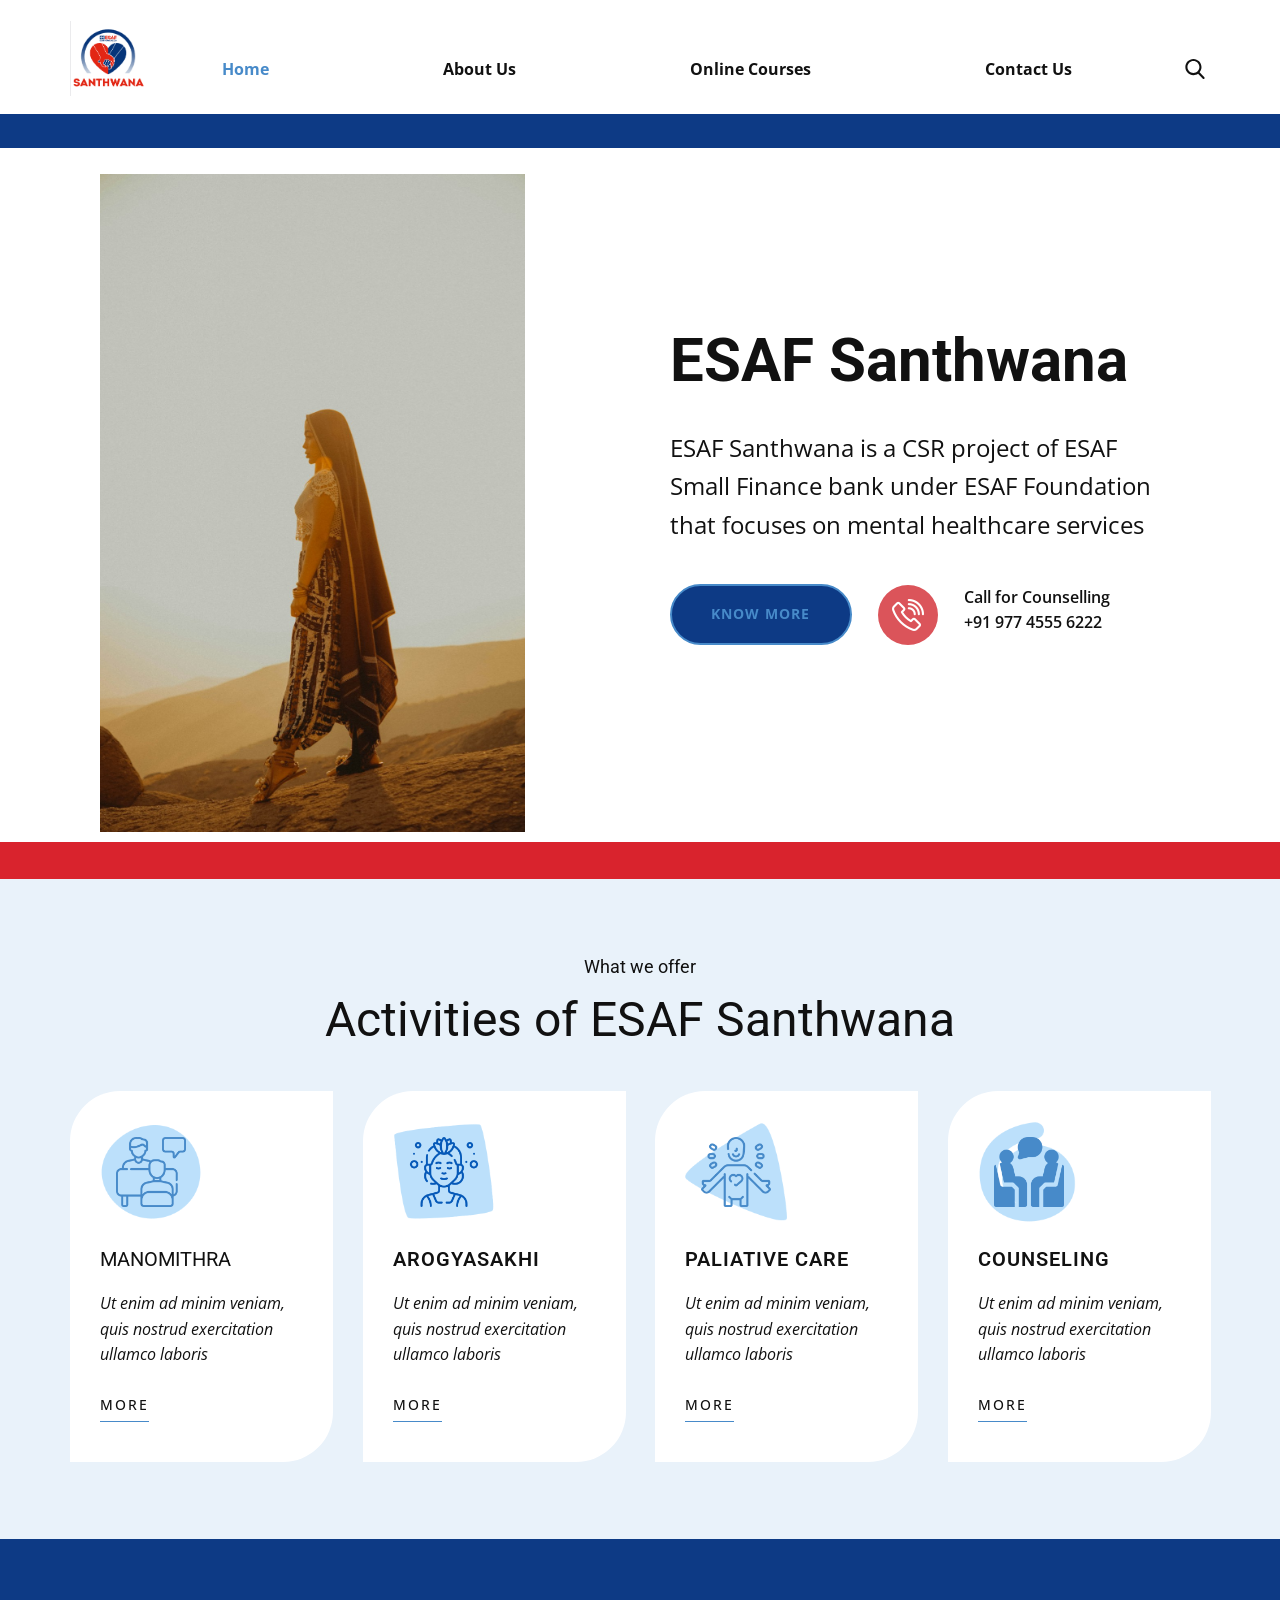
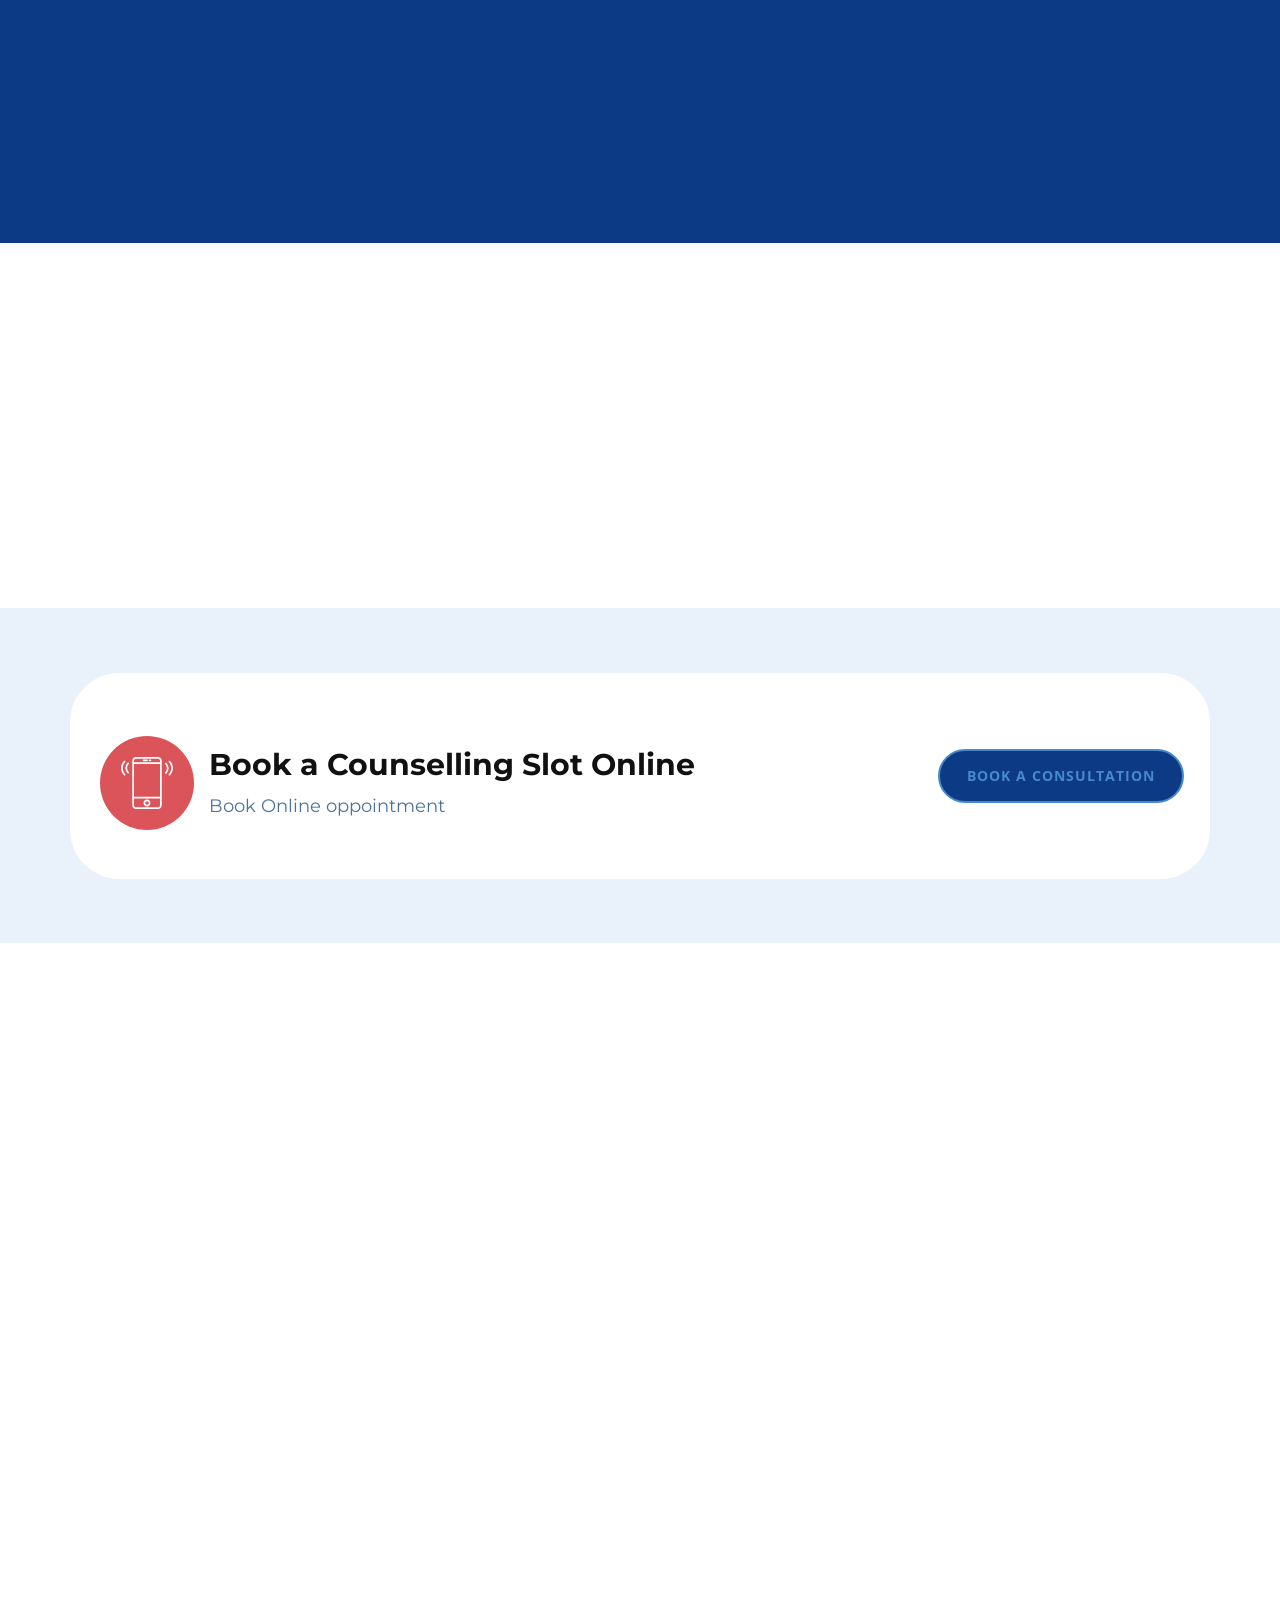
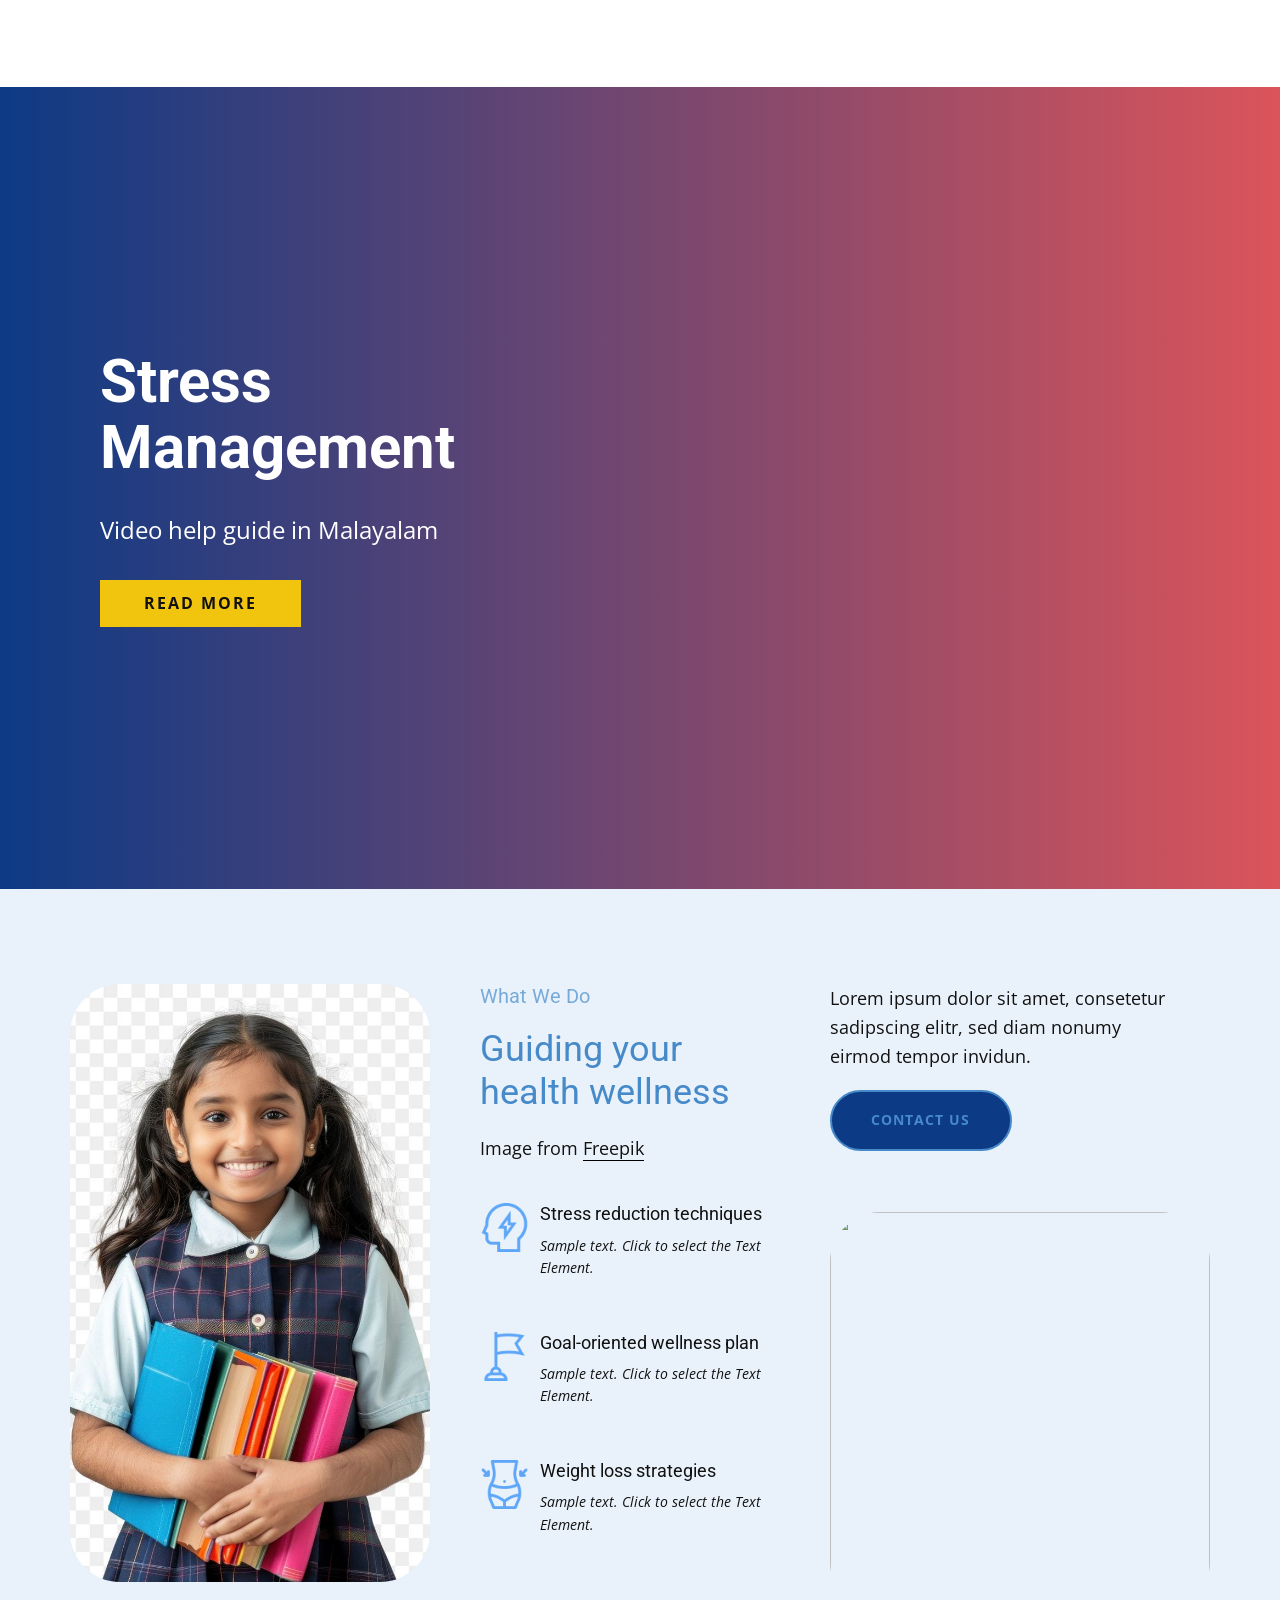
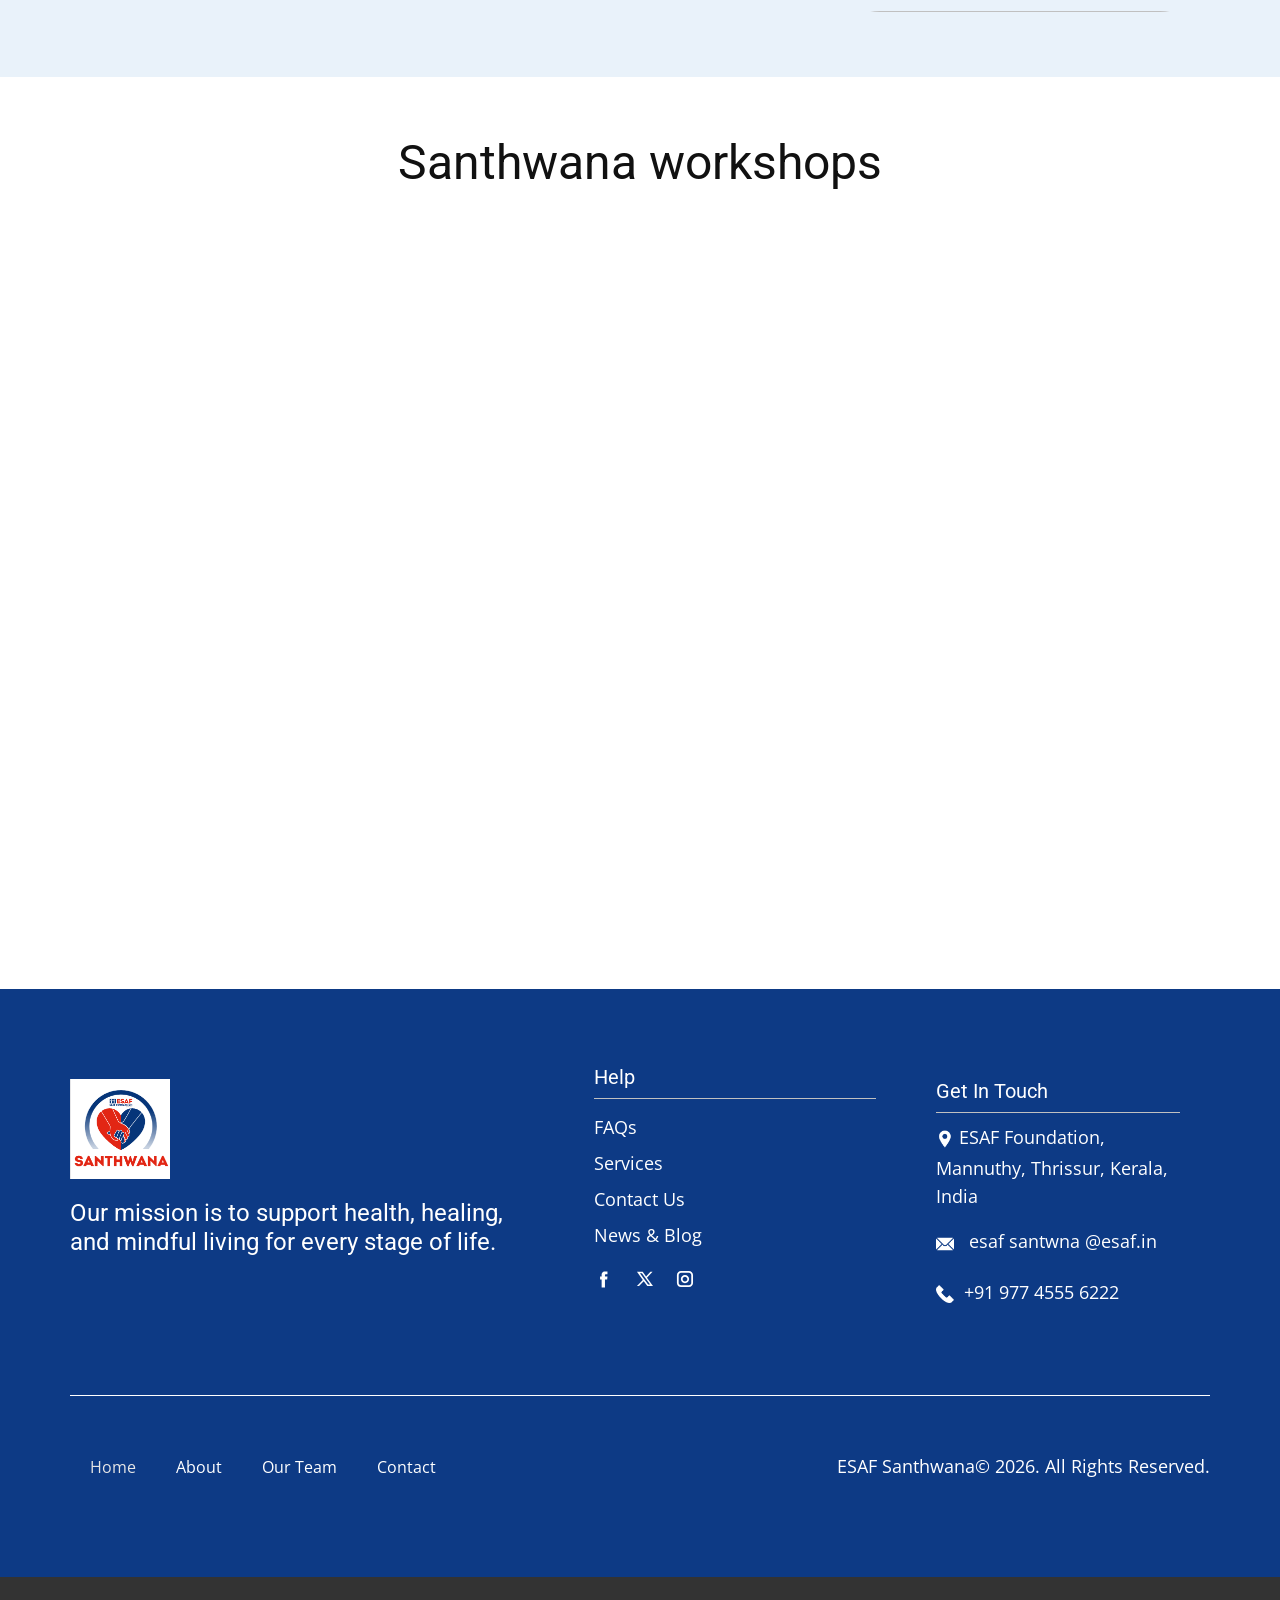
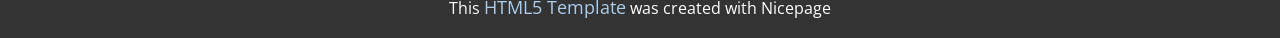
==== index.html @ b8572b3a "Add files via upload" ====
<!DOCTYPE html>
<html style="font-size: 16px;" lang="en"><head>
    <meta name="viewport" content="width=device-width, initial-scale=1.0">
    <meta charset="utf-8">
    <meta name="keywords" content="​Transform your&nbsp;health embrace life today!, ​Find Your Harmony and Health, Wellness Center, ​We provide&nbsp;services for you, ​Start Your Wellness Journey Today, ​Our Integrative Approach, ​Wellbeing workshops">
    <meta name="description" content="">
    <title>Home</title>
    <link rel="stylesheet" href="nicepage.css" media="screen">
<link rel="stylesheet" href="index.css" media="screen">
    <script class="u-script" type="text/javascript" src="jquery.js" defer=""></script>
    <script class="u-script" type="text/javascript" src="nicepage.js" defer=""></script>
    <meta name="generator" content="Nicepage 8.6.2, nicepage.com">
    
    
    
    
    
    
    
    
    
    
    
    
    <link id="u-page-google-font" rel="stylesheet" href="https://fonts.googleapis.com/css2?display=swap&amp;family=Roboto:ital,wght@0,100;0,200;0,300;0,400;0,500;0,600;0,700;0,800;0,900;1,100;1,200;1,300;1,400;1,500;1,600;1,700;1,800;1,900&amp;family=Open+Sans:ital,wght@0,300;0,400;0,500;0,600;0,700;0,800;1,300;1,400;1,500;1,600;1,700;1,800&amp;family=Montserrat:ital,wght@0,100;0,200;0,300;0,400;0,500;0,600;0,700;0,800;0,900;1,100;1,200;1,300;1,400;1,500;1,600;1,700;1,800;1,900">
    <script type="application/ld+json">{
		"@context": "http://schema.org",
		"@type": "Organization",
		"name": "",
		"logo": "images/Logosanthwana.png",
		"sameAs": [
				"https://facebook.com/name",
				"https://twitter.com/name",
				"https://instagram.com/name"
		]
}</script>
    <meta name="theme-color" content="#478ac9">
    <meta name="twitter:site" content="@">
    <meta name="twitter:card" content="summary_large_image">
    <meta name="twitter:title" content="Home">
    <meta name="twitter:description" content="">
    <meta property="og:title" content="Home">
    <meta property="og:type" content="website">
  <meta data-intl-tel-input-cdn-path="intlTelInput/"></head>
  <body data-home-page="Home.html" data-home-page-title="Home" data-path-to-root="./" data-include-products="false" class="u-body u-clearfix u-xl-mode" data-lang="en"><header class="u-clearfix u-header u-header" id="header"><div class="u-clearfix u-sheet u-valign-middle-lg u-valign-middle-md u-valign-middle-sm u-valign-middle-xs u-valign-middle-xxl u-sheet-1">
        <a href="#" class="u-image u-logo u-image-1" data-image-width="199" data-image-height="198">
          <img src="images/Logosanthwana.png" class="u-logo-image u-logo-image-1">
        </a>
        <nav class="u-menu u-menu-one-level u-offcanvas u-menu-1" role="navigation" aria-label="Menu navigation">
          <div class="menu-collapse" style="font-size: 1rem; letter-spacing: 0px; font-weight: 700;">
            <a class="u-button-style u-custom-left-right-menu-spacing u-custom-padding-bottom u-custom-text-hover-color u-custom-top-bottom-menu-spacing u-hamburger-link u-nav-link u-text-active-palette-1-base u-text-hover-palette-2-base" href="#" tabindex="-1" aria-label="Open menu" aria-controls="261f">
              <svg class="u-svg-link" viewBox="0 0 24 24"><use xlink:href="#menu-hamburger"></use></svg>
              <svg class="u-svg-content" version="1.1" id="menu-hamburger" viewBox="0 0 16 16" x="0px" y="0px" xmlns:xlink="http://www.w3.org/1999/xlink" xmlns="http://www.w3.org/2000/svg"><g><rect y="1" width="16" height="2"></rect><rect y="7" width="16" height="2"></rect><rect y="13" width="16" height="2"></rect>
</g></svg>
            </a>
          </div>
          <div class="u-custom-menu u-nav-container">
            <ul class="u-nav u-unstyled u-nav-1" role="menubar"><li role="none" class="u-nav-item"><a role="menuitem" class="u-button-style u-nav-link u-text-active-palette-1-base u-text-hover-palette-1-base u-nav-link-2" href="./">Home</a>
</li><li role="none" class="u-nav-item"><a role="menuitem" class="u-button-style u-nav-link u-text-active-palette-1-base u-text-hover-palette-1-base u-nav-link-2" href="About.html">About Us</a>
</li><li role="none" class="u-nav-item"><a tabindex="-1" role="menuitem" class="u-button-style u-nav-link u-text-active-palette-1-base u-text-hover-palette-1-base u-nav-link-2">Online Courses</a>
</li><li role="none" class="u-nav-item"><a tabindex="-1" role="menuitem" class="u-button-style u-nav-link u-text-active-palette-1-base u-text-hover-palette-1-base u-nav-link-2" href="#">Contact Us</a>
</li></ul>
          </div>
          <div class="u-custom-menu u-nav-container-collapse" id="261f" role="region" aria-label="Menu panel">
            <div class="u-black u-container-style u-inner-container-layout u-opacity u-opacity-95 u-sidenav">
              <div class="u-inner-container-layout u-sidenav-overflow">
                <div class="u-menu-close" tabindex="-1" aria-label="Close menu"></div>
                <ul class="u-align-center u-nav u-popupmenu-items u-unstyled u-nav-2" role="menubar"><li role="none" class="u-nav-item"><a role="menuitem" class="u-button-style u-nav-link" href="./">Home</a>
</li><li role="none" class="u-nav-item"><a role="menuitem" class="u-button-style u-nav-link" href="About.html">About Us</a>
</li><li role="none" class="u-nav-item"><a tabindex="-1" role="menuitem" class="u-button-style u-nav-link">Online Courses</a>
</li><li role="none" class="u-nav-item"><a tabindex="-1" role="menuitem" class="u-button-style u-nav-link" href="#">Contact Us</a>
</li></ul>
              </div>
            </div>
            <div class="u-black u-menu-overlay u-opacity u-opacity-70"></div>
          </div>
        </nav>
        <form action="#" class="u-search u-search-layout-icon u-search-left u-search-1" data-search-token="no-license" data-href="search/search.html" data-page-id="97988421">
          <div class="u-search-overlay"></div>
          <button class="u-search-button" type="submit"><span class="u-search-icon u-search-icon-1">
              <svg class="u-svg-link" preserveAspectRatio="xMidYMin slice" viewBox="0 0 56.966 56.966"><use xlink:href="#svg-8e85"></use></svg>
              <svg xmlns="http://www.w3.org/2000/svg" xmlns:xlink="http://www.w3.org/1999/xlink" version="1.1" id="svg-8e85" x="0px" y="0px" viewBox="0 0 56.966 56.966" style="enable-background:new 0 0 56.966 56.966;" xml:space="preserve" class="u-svg-content"><path d="M55.146,51.887L41.588,37.786c3.486-4.144,5.396-9.358,5.396-14.786c0-12.682-10.318-23-23-23s-23,10.318-23,23  s10.318,23,23,23c4.761,0,9.298-1.436,13.177-4.162l13.661,14.208c0.571,0.593,1.339,0.92,2.162,0.92  c0.779,0,1.518-0.297,2.079-0.837C56.255,54.982,56.293,53.08,55.146,51.887z M23.984,6c9.374,0,17,7.626,17,17s-7.626,17-17,17  s-17-7.626-17-17S14.61,6,23.984,6z"></path></svg></span>
          </button>
          <input class="u-search-input" type="search" name="search" value="" placeholder="Search">
        </form>
      </div></header>
    <section class="u-clearfix u-color-var u-section-1" id="block-9">
      <div class="u-clearfix u-sheet u-sheet-1"></div>
    </section>
    <section class="u-clearfix u-valign-bottom-lg u-valign-bottom-md u-valign-bottom-sm u-valign-bottom-xs u-white u-section-2" id="block-1">
      <div class="u-clearfix u-sheet u-valign-middle-lg u-valign-middle-md u-valign-middle-sm u-valign-top-xl u-sheet-1">
        <div class="data-layout-selected u-clearfix u-expanded-width u-layout-wrap u-layout-wrap-1">
          <div class="u-layout">
            <div class="u-layout-row">
              <div class="u-container-style u-layout-cell u-size-30 u-layout-cell-1">
                <div class="u-container-layout u-container-layout-1">
                  <img class="u-image u-image-default u-image-1" src="images/photo-1665458327495-8620dcfab4a8.jpeg" alt="" data-image-width="853" data-image-height="1280" data-animation-name="customAnimationIn" data-animation-duration="1500" data-animation-delay="0">
                  <div class="custom-expanded u-container-align-center-lg u-container-align-center-md u-container-align-center-sm u-container-align-center-xl u-container-style u-group u-palette-2-base u-radius u-shape-round u-group-1" data-animation-name="customAnimationIn" data-animation-duration="1000" data-animation-delay="500">
                    <div class="u-container-layout u-valign-middle-lg u-valign-middle-md u-valign-middle-sm u-valign-middle-xl u-valign-top-xs u-container-layout-2">
                      <h3 class="u-align-center u-text u-text-default u-text-1" data-animation-name="counter" data-animation-event="scroll" data-animation-duration="3000">34</h3>
                      <h5 class="u-align-left u-text u-text-body-alt-color u-text-2">Years of Experience</h5>
                    </div>
                  </div>
                </div>
              </div>
              <div class="u-container-align-left-lg u-container-align-left-md u-container-align-left-sm u-container-align-left-xl u-container-style u-layout-cell u-size-30 u-layout-cell-2" data-animation-name="customAnimationIn" data-animation-duration="1500" data-animation-delay="500">
                <div class="u-container-layout u-valign-middle-lg u-valign-middle-md u-valign-middle-sm u-container-layout-3">
                  <h2 class="u-align-left u-text u-text-3"> ESAF Santhwana</h2>
                  <p class="u-align-left u-large-text u-text u-text-variant u-text-4"> ESAF Santhwana is a CSR project of ESAF Small Finance bank under ESAF Foundation that focuses on mental healthcare services</p>
                  <a href="" class="u-active-white u-align-left u-border-2 u-border-active-palette-2-base u-border-hover-palette-2-base u-border-palette-1-base u-btn u-btn-round u-button-style u-color-var u-hover-white u-radius u-btn-1">Know More</a>
                  <div class="custom-expanded u-container-align-left u-container-style u-group u-shape-rectangle u-group-2">
                    <div class="u-container-layout u-valign-top-lg u-valign-top-md u-valign-top-sm u-valign-top-xl u-container-layout-4"><span class="u-align-left u-file-icon u-icon u-icon-circle u-palette-2-base u-text-white u-icon-1"><img src="images/327589-e2ced6db.png" alt=""></span>
                      <p class="u-align-left u-text u-text-5">Call for Counselling<br>
                        <a href="tel:+12345678910" class="u-active-none u-border-none u-btn u-button-link u-button-style u-hover-none u-none u-text-palette-1-base u-btn-2"></a>+91&nbsp;977 4555 6222
                      </p>
                    </div>
                  </div>
                </div>
              </div>
            </div>
          </div>
        </div>
      </div>
    </section>
    <section class="u-clearfix u-color-var u-section-3" id="block-10">
      <div class="u-clearfix u-sheet u-sheet-1"></div>
    </section>
    <section class="u-clearfix u-container-align-center u-palette-1-light-3 u-section-4" id="block-2">
      <div class="u-clearfix u-sheet u-sheet-1">
        <h6 class="u-align-center u-text u-text-default u-text-1" data-animation-name="customAnimationIn" data-animation-duration="700" data-animation-delay="0">What we offer<span style="font-weight: 400;"><span style="font-weight: 700;"><span style="font-weight: 400;"></span></span></span>
        </h6>
        <h2 class="u-align-center u-text u-text-default u-text-2" data-animation-name="customAnimationIn" data-animation-duration="700" data-animation-delay="0">Activities of ESAF Santhwana </h2>
        <div class="u-expanded-width u-list u-list-1">
          <div class="u-repeater u-repeater-1">
            <div class="u-container-align-center-sm u-container-align-center-xs u-container-align-left-lg u-container-align-left-md u-container-align-left-xl u-container-style u-list-item u-radius u-repeater-item u-shape-round u-white u-list-item-1" data-animation-name="flipIn" data-animation-duration="500" data-animation-direction="X" data-animation-delay="100">
              <div class="u-container-layout u-similar-container u-valign-top u-container-layout-1">
                <img class="u-image u-image-contain u-image-default u-opacity u-opacity-80 u-preserve-proportions u-image-1" src="images/shape-5.png" alt="" data-image-width="300" data-image-height="300"><span class="u-align-center-sm u-align-center-xs u-align-left-lg u-align-left-md u-align-left-xl u-file-icon u-icon u-text-palette-1-base u-icon-1"><img src="images/1989875-f97b85c9.png" alt=""></span>
                <h5 class="u-align-center-sm u-align-center-xs u-align-left-lg u-align-left-md u-align-left-xl u-text u-text-3">Manomithra </h5>
                <p class="u-align-center-sm u-align-center-xs u-align-left-lg u-align-left-md u-align-left-xl u-text u-text-4"> Ut enim ad minim veniam, quis nostrud exercitation ullamco laboris</p>
                <a href="#" class="u-align-center-sm u-align-center-xs u-align-left-lg u-align-left-md u-align-left-xl u-border-1 u-border-active-grey-50 u-border-hover-grey-50 u-border-no-left u-border-no-right u-border-no-top u-border-palette-1-base u-btn u-button-style u-none u-text-active-grey-50 u-text-body-color u-text-hover-grey-50 u-btn-1" data-animation-name="" data-animation-duration="0" data-animation-delay="0" data-animation-direction="">more</a>
              </div>
            </div>
            <div class="u-container-align-center-sm u-container-align-center-xs u-container-align-left-lg u-container-align-left-md u-container-align-left-xl u-container-style u-list-item u-radius u-repeater-item u-shape-round u-white u-list-item-2" data-animation-name="flipIn" data-animation-duration="500" data-animation-direction="X" data-animation-delay="100">
              <div class="u-container-layout u-similar-container u-valign-top u-container-layout-2">
                <img class="u-image u-image-contain u-image-default u-opacity u-opacity-80 u-preserve-proportions u-image-2" src="images/shape-3.png" alt="" data-image-width="300" data-image-height="300"><span class="u-align-center-sm u-align-center-xs u-align-left-lg u-align-left-md u-align-left-xl u-file-icon u-icon u-text-palette-1-base u-icon-2"><img src="images/11063994-fa299133.png" alt=""></span>
                <h5 class="u-align-center-sm u-align-center-xs u-align-left-lg u-align-left-md u-align-left-xl u-text u-text-5">ArogyaSakhi</h5>
                <p class="u-align-center-sm u-align-center-xs u-align-left-lg u-align-left-md u-align-left-xl u-text u-text-6"> Ut enim ad minim veniam, quis nostrud exercitation ullamco laboris</p>
                <a href="#" class="u-align-center-sm u-align-center-xs u-align-left-lg u-align-left-md u-align-left-xl u-border-1 u-border-active-grey-50 u-border-hover-grey-50 u-border-no-left u-border-no-right u-border-no-top u-border-palette-1-base u-btn u-button-style u-none u-text-active-grey-50 u-text-body-color u-text-hover-grey-50 u-btn-2" data-animation-name="" data-animation-duration="0" data-animation-delay="0" data-animation-direction="">more</a>
              </div>
            </div>
            <div class="u-container-align-center-sm u-container-align-center-xs u-container-align-left-lg u-container-align-left-md u-container-align-left-xl u-container-style u-list-item u-radius u-repeater-item u-shape-round u-white u-list-item-3" data-animation-name="flipIn" data-animation-duration="500" data-animation-direction="X" data-animation-delay="100">
              <div class="u-container-layout u-similar-container u-valign-top u-container-layout-3">
                <img class="u-image u-image-contain u-image-default u-opacity u-opacity-80 u-preserve-proportions u-image-3" src="images/shape-2.png" alt="" data-image-width="300" data-image-height="300"><span class="u-align-center-sm u-align-center-xs u-align-left-lg u-align-left-md u-align-left-xl u-file-icon u-icon u-text-palette-1-base u-icon-3"><img src="images/10165774-91f72149.png" alt=""></span>
                <h5 class="u-align-center-sm u-align-center-xs u-align-left-lg u-align-left-md u-align-left-xl u-text u-text-7">Paliative care</h5>
                <p class="u-align-center-sm u-align-center-xs u-align-left-lg u-align-left-md u-align-left-xl u-text u-text-8"> Ut enim ad minim veniam, quis nostrud exercitation ullamco laboris</p>
                <a href="#" class="u-align-center-sm u-align-center-xs u-align-left-lg u-align-left-md u-align-left-xl u-border-1 u-border-active-grey-50 u-border-hover-grey-50 u-border-no-left u-border-no-right u-border-no-top u-border-palette-1-base u-btn u-button-style u-none u-text-active-grey-50 u-text-body-color u-text-hover-grey-50 u-btn-3" data-animation-name="" data-animation-duration="0" data-animation-delay="0" data-animation-direction="">more</a>
              </div>
            </div>
            <div class="u-container-align-center-sm u-container-align-center-xs u-container-align-left-lg u-container-align-left-md u-container-align-left-xl u-container-style u-list-item u-radius u-repeater-item u-shape-round u-white u-list-item-4" data-animation-name="flipIn" data-animation-duration="500" data-animation-delay="100" data-animation-direction="X">
              <div class="u-container-layout u-similar-container u-valign-top u-container-layout-4">
                <img class="u-image u-image-contain u-image-default u-opacity u-opacity-80 u-preserve-proportions u-image-4" src="images/shape-6.png" alt="" data-image-width="300" data-image-height="300"><span class="u-align-center-sm u-align-center-xs u-align-left-lg u-align-left-md u-align-left-xl u-file-icon u-icon u-text-palette-1-base u-icon-4"><img src="images/2924451-547010b9.png" alt=""></span>
                <h5 class="u-align-center-sm u-align-center-xs u-align-left-lg u-align-left-md u-align-left-xl u-text u-text-9">Counseling</h5>
                <p class="u-align-center-sm u-align-center-xs u-align-left-lg u-align-left-md u-align-left-xl u-text u-text-10"> Ut enim ad minim veniam, quis nostrud exercitation ullamco laboris</p>
                <a href="#" class="u-align-center-sm u-align-center-xs u-align-left-lg u-align-left-md u-align-left-xl u-border-1 u-border-active-grey-50 u-border-hover-grey-50 u-border-no-left u-border-no-right u-border-no-top u-border-palette-1-base u-btn u-button-style u-none u-text-active-grey-50 u-text-body-color u-text-hover-grey-50 u-btn-4" data-animation-name="" data-animation-duration="0" data-animation-delay="0" data-animation-direction="">more</a>
              </div>
            </div>
          </div>
        </div>
      </div>
    </section>
    <section class="u-clearfix u-valign-top-lg u-valign-top-md u-section-5" id="block-4">
      
      
      
      
      <div class="custom-expanded u-color-var u-container-align-center u-container-style u-expanded-width-lg u-expanded-width-xl u-group u-group-1">
        <div class="u-container-layout u-valign-top u-container-layout-1">
          <h2 class="u-align-center u-text u-text-body-alt-color u-text-default u-text-1" data-animation-name="fadeIn" data-animation-duration="1000" data-animation-delay="0"> ESAF Santwana - Gallery</h2>
        </div>
      </div>
      
      
      
      
      
      
      <div class="u-expanded-width u-list u-list-1">
        <div class="u-repeater u-repeater-1">
          <div class="u-container-align-left-lg u-container-align-left-md u-container-align-left-xl u-container-style u-list-item u-repeater-item u-list-item-1" data-animation-name="customAnimationIn" data-animation-duration="1000" data-animation-delay="500">
            <div class="u-container-layout u-similar-container u-valign-bottom-lg u-valign-top-md u-valign-top-sm u-valign-top-xl u-valign-top-xs u-container-layout-2">
              <img class="u-expanded-width u-hover-feature u-image u-image-round u-radius u-image-1" src="images/group-of-kids-and-men-in-indian-village-15158907983.webp" alt="" data-image-width="1200" data-image-height="798">
            </div>
          </div>
          <div class="u-container-align-left-lg u-container-align-left-md u-container-align-left-xl u-container-style u-list-item u-repeater-item u-list-item-2" data-animation-name="customAnimationIn" data-animation-duration="1000" data-animation-delay="500">
            <div class="u-container-layout u-similar-container u-valign-bottom-lg u-valign-top-md u-valign-top-sm u-valign-top-xl u-valign-top-xs u-container-layout-3">
              <img class="u-expanded-width u-hover-feature u-image u-image-round u-radius u-image-2" src="images/IWD-2019-Photo-India-Indira-with-womens-group.jpg" alt="" data-image-width="1200" data-image-height="792">
            </div>
          </div>
          <div class="u-container-align-left-lg u-container-align-left-md u-container-align-left-xl u-container-style u-list-item u-repeater-item u-list-item-3" data-animation-name="customAnimationIn" data-animation-duration="1000" data-animation-delay="500">
            <div class="u-container-layout u-similar-container u-valign-bottom-lg u-valign-top-md u-valign-top-sm u-valign-top-xl u-valign-top-xs u-container-layout-4">
              <img class="u-expanded-width u-hover-feature u-image u-image-round u-radius u-image-3" src="images/India_-_Faces_-_Rural_women_driving_their_own_change_1_2229752965.jpg" alt="" data-image-width="1200" data-image-height="900">
            </div>
          </div>
          <div class="u-container-align-left-lg u-container-align-left-md u-container-align-left-xl u-container-style u-list-item u-repeater-item u-list-item-4" data-animation-name="customAnimationIn" data-animation-duration="1000" data-animation-delay="500">
            <div class="u-container-layout u-similar-container u-valign-bottom-lg u-valign-top-md u-valign-top-sm u-valign-top-xl u-valign-top-xs u-container-layout-5">
              <img class="u-expanded-width u-hover-feature u-image u-image-round u-radius u-image-4" src="https://storage.needpix.com/rsynced_images/group-4180266_1280.jpg" alt="" data-image-width="1280" data-image-height="853">
            </div>
          </div>
        </div>
      </div>
      
      
      
      
      
      
      
    </section>
    <section class="u-clearfix u-container-align-center u-palette-1-light-3 u-section-6" id="block-5">
      <div class="u-clearfix u-sheet u-valign-middle u-sheet-1">
        <div class="data-layout-selected u-clearfix u-expanded-width u-layout-wrap u-radius u-white u-layout-wrap-1">
          <div class="u-layout">
            <div class="u-layout-row">
              <div class="u-align-left u-container-align-center-xs u-container-align-left u-container-style u-layout-cell u-radius u-shape-round u-size-39-lg u-size-43-xl u-size-60-md u-size-60-sm u-size-60-xs u-white u-layout-cell-1">
                <div class="u-container-layout u-valign-middle-lg u-valign-middle-md u-valign-middle-sm u-container-layout-1"><span class="u-align-center-xs u-icon u-icon-circle u-palette-2-base u-text-white u-icon-1"><svg class="u-svg-link" preserveAspectRatio="xMidYMin slice" viewBox="0 0 60 60" style=""><use xlink:href="#svg-e7af"></use></svg><svg class="u-svg-content" viewBox="0 0 60 60" x="0px" y="0px" id="svg-e7af" style="enable-background:new 0 0 60 60;"><g><path d="M42.595,0H17.405C14.977,0,13,1.977,13,4.405v51.189C13,58.023,14.977,60,17.405,60h25.189C45.023,60,47,58.023,47,55.595
		V4.405C47,1.977,45.023,0,42.595,0z M15,8h30v38H15V8z M17.405,2h25.189C43.921,2,45,3.079,45,4.405V6H15V4.405
		C15,3.079,16.079,2,17.405,2z M42.595,58H17.405C16.079,58,15,56.921,15,55.595V48h30v7.595C45,56.921,43.921,58,42.595,58z"></path><path d="M30,49c-2.206,0-4,1.794-4,4s1.794,4,4,4s4-1.794,4-4S32.206,49,30,49z M30,55c-1.103,0-2-0.897-2-2s0.897-2,2-2
		s2,0.897,2,2S31.103,55,30,55z"></path><path d="M26,5h4c0.553,0,1-0.447,1-1s-0.447-1-1-1h-4c-0.553,0-1,0.447-1,1S25.447,5,26,5z"></path><path d="M33,5h1c0.553,0,1-0.447,1-1s-0.447-1-1-1h-1c-0.553,0-1,0.447-1,1S32.447,5,33,5z"></path><path d="M56.612,4.569c-0.391-0.391-1.023-0.391-1.414,0s-0.391,1.023,0,1.414c3.736,3.736,3.736,9.815,0,13.552
		c-0.391,0.391-0.391,1.023,0,1.414c0.195,0.195,0.451,0.293,0.707,0.293s0.512-0.098,0.707-0.293
		C61.128,16.434,61.128,9.085,56.612,4.569z"></path><path d="M52.401,6.845c-0.391-0.391-1.023-0.391-1.414,0s-0.391,1.023,0,1.414c1.237,1.237,1.918,2.885,1.918,4.639
		s-0.681,3.401-1.918,4.638c-0.391,0.391-0.391,1.023,0,1.414c0.195,0.195,0.451,0.293,0.707,0.293s0.512-0.098,0.707-0.293
		c1.615-1.614,2.504-3.764,2.504-6.052S54.017,8.459,52.401,6.845z"></path><path d="M4.802,5.983c0.391-0.391,0.391-1.023,0-1.414s-1.023-0.391-1.414,0c-4.516,4.516-4.516,11.864,0,16.38
		c0.195,0.195,0.451,0.293,0.707,0.293s0.512-0.098,0.707-0.293c0.391-0.391,0.391-1.023,0-1.414
		C1.065,15.799,1.065,9.72,4.802,5.983z"></path><path d="M9.013,6.569c-0.391-0.391-1.023-0.391-1.414,0c-1.615,1.614-2.504,3.764-2.504,6.052s0.889,4.438,2.504,6.053
		c0.195,0.195,0.451,0.293,0.707,0.293s0.512-0.098,0.707-0.293c0.391-0.391,0.391-1.023,0-1.414
		c-1.237-1.237-1.918-2.885-1.918-4.639S7.775,9.22,9.013,7.983C9.403,7.593,9.403,6.96,9.013,6.569z"></path>
</g></svg></span>
                  <h2 class="u-align-center-xs u-custom-font u-font-montserrat u-text u-text-1">Book a Counselling Slot Online</h2>
                  <h6 class="u-align-center-xs u-custom-font u-font-montserrat u-text u-text-palette-1-dark-1 u-text-2">Book Online oppointment</h6>
                </div>
              </div>
              <div class="u-align-center u-container-align-center u-container-align-center-lg u-container-align-center-md u-container-align-center-sm u-container-align-center-xs u-container-style u-layout-cell u-radius u-shape-round u-size-17-xl u-size-21-lg u-size-60-md u-size-60-sm u-size-60-xs u-white u-layout-cell-2">
                <div class="u-container-layout u-valign-middle-lg u-container-layout-2">
                  <a href="https://meetpro.club/studentmentor" class="u-active-white u-align-center-lg u-align-center-md u-align-center-sm u-align-center-xs u-align-left-xl u-border-2 u-border-active-palette-2-base u-border-hover-palette-2-base u-border-palette-1-base u-btn u-btn-round u-button-style u-color-var u-hover-white u-radius u-btn-1" data-animation-name="" data-animation-duration="0" data-animation-delay="0" data-animation-direction="">Book a consultation</a>
                </div>
              </div>
            </div>
          </div>
        </div>
      </div>
    </section>
    <section class="u-clearfix u-container-align-center u-section-7" id="block-6">
      <div class="u-clearfix u-sheet u-valign-middle u-sheet-1">
        <div class="data-layout-selected u-clearfix u-expanded-width u-layout-wrap u-layout-wrap-1">
          <div class="u-layout">
            <div class="u-layout-row">
              <div class="u-container-align-left u-container-style u-layout-cell u-shape-rectangle u-size-25-lg u-size-25-xl u-size-60-md u-size-60-sm u-size-60-xs u-layout-cell-1" data-animation-name="customAnimationIn" data-animation-duration="1000" data-animation-delay="200">
                <div class="u-border-1 u-border-no-bottom u-border-no-left u-border-no-top u-border-palette-1-light-2 u-container-layout u-valign-middle u-container-layout-1">
                  <h6 class="u-align-left u-text u-text-default u-text-1">&nbsp;For Self Paced Learning</h6>
                  <h2 class="u-align-left u-text u-text-default u-text-2">Online Certification Courses</h2>
                  <p class="u-align-left u-text u-text-default u-text-3">We offer online certification courses for individuals &amp; corporates carefully tailored to your unique need​s.</p>
                  <a href="https://script.google.com/macros/s/AKfycbzLUiHWCuA23xT3r5N1A-uJz3avY5cB6EeaaajBGBmp5HIz8C4YGnMHK1bf3oDaUm6wXw/exec" class="u-active-white u-align-left u-border-2 u-border-active-palette-2-base u-border-hover-palette-2-base u-border-palette-1-base u-btn u-btn-round u-button-style u-color-var u-hover-white u-radius u-btn-1">Choose courses </a>
                </div>
              </div>
              <div class="u-container-align-center-xs u-container-align-left-lg u-container-align-left-md u-container-align-left-sm u-container-align-left-xl u-container-style u-layout-cell u-size-35-lg u-size-35-xl u-size-60-md u-size-60-sm u-size-60-xs u-layout-cell-2">
                <div class="u-container-layout u-valign-middle-lg u-valign-middle-md u-valign-middle-sm u-valign-middle-xs u-valign-top-xl u-container-layout-2">
                  <div class="u-expanded-width u-list u-list-1">
                    <div class="u-repeater u-repeater-1">
                      <div class="u-container-align-center u-container-style u-image u-image-round u-list-item u-radius u-repeater-item u-shading u-image-1" data-image-width="1024" data-image-height="572" data-animation-name="customAnimationIn" data-animation-duration="1500" data-animation-delay="500">
                        <div class="u-container-layout u-similar-container u-valign-middle u-container-layout-3">
                          <h4 class="u-align-center u-text u-text-default u-text-4">Mind Basics</h4>
                        </div>
                      </div>
                      <div class="u-container-align-center u-container-style u-image u-image-round u-list-item u-radius u-repeater-item u-shading u-image-2" data-image-width="1024" data-image-height="572" data-animation-name="customAnimationIn" data-animation-duration="1500" data-animation-delay="500">
                        <div class="u-container-layout u-similar-container u-valign-middle u-container-layout-4">
                          <h4 class="u-align-center u-text u-text-default u-text-5">Gate Keeper Training</h4>
                        </div>
                      </div>
                      <div class="u-container-align-center u-container-style u-image u-image-round u-list-item u-radius u-repeater-item u-shading u-image-3" data-animation-name="customAnimationIn" data-animation-duration="1500" data-animation-delay="500" data-image-width="1024" data-image-height="572">
                        <div class="u-container-layout u-similar-container u-valign-middle u-container-layout-5">
                          <h4 class="u-align-center u-text u-text-default u-text-6">Geriatric Mental Health</h4>
                        </div>
                      </div>
                      <div class="u-container-align-center u-container-style u-image u-image-round u-list-item u-radius u-repeater-item u-shading u-image-4" data-image-width="1024" data-image-height="572" data-animation-name="customAnimationIn" data-animation-duration="1500" data-animation-delay="500">
                        <div class="u-container-layout u-similar-container u-valign-middle u-container-layout-6">
                          <h4 class="u-align-center u-text u-text-default u-text-7"> Behavioural Techniques</h4>
                        </div>
                      </div>
                      <div class="u-container-align-center u-container-style u-image u-image-round u-list-item u-radius u-repeater-item u-shading u-image-5" data-image-width="1024" data-image-height="572" data-animation-name="customAnimationIn" data-animation-duration="1500" data-animation-delay="500">
                        <div class="u-container-layout u-similar-container u-valign-middle u-container-layout-7">
                          <h4 class="u-align-center u-text u-text-default u-text-8">Counselling</h4>
                        </div>
                      </div>
                      <div class="u-container-align-center u-container-style u-image u-image-round u-list-item u-radius u-repeater-item u-shading u-image-6" data-animation-name="customAnimationIn" data-animation-duration="1500" data-animation-delay="500" data-image-width="1024" data-image-height="572">
                        <div class="u-container-layout u-similar-container u-valign-middle u-container-layout-8">
                          <h4 class="u-align-center u-text u-text-default u-text-9">Mental health</h4>
                        </div>
                      </div>
                    </div>
                  </div>
                </div>
              </div>
            </div>
          </div>
        </div>
      </div>
    </section>
    <section class="u-clearfix u-gradient u-video-cover u-section-8" id="block-11">
      <div class="u-clearfix u-sheet u-valign-middle-xl u-sheet-1">
        <div class="data-layout-selected u-clearfix u-expanded-width u-layout-wrap u-layout-wrap-1">
          <div class="u-layout">
            <div class="u-layout-row">
              <div class="u-align-left-lg u-align-left-md u-align-left-sm u-align-left-xl u-container-align-left-lg u-container-align-left-md u-container-align-left-sm u-container-align-left-xl u-container-style u-layout-cell u-left-cell u-size-30 u-layout-cell-1">
                <div class="u-container-layout u-valign-middle-lg u-valign-middle-md u-valign-middle-sm u-valign-middle-xl u-container-layout-1">
                  <h1 class="u-align-center-xs u-text u-text-body-alt-color u-text-1">Stress Management</h1>
                  <p class="u-align-left-xs u-large-text u-text u-text-body-alt-color u-text-variant u-text-2">Video help guide in Malayalam</p>
                  <a href="#" class="u-active-palette-5-base u-border-radius-50 u-btn u-btn-round u-button-style u-hover-palette-5-base u-palette-3-base u-btn-1">Read More</a>
                </div>
              </div>
              <div class="u-container-style u-layout-cell u-right-cell u-size-30 u-video u-video-1">
                <div class="u-background-video u-expanded u-video-cover" style="">
                  <div class="embed-responsive embed-responsive-1">
                    <iframe style="position: absolute;top: 0;left: 0;width: 100%;height: 100%;" class="embed-responsive-item" src="https://www.youtube.com/embed/66hJRFG64xg?playlist=66hJRFG64xg&amp;loop=1&amp;mute=1&amp;showinfo=0&amp;controls=0&amp;start=0&amp;autoplay=1" data-autoplay="1" frameborder="0" allowfullscreen=""></iframe>
                  </div>
                </div>
                <div class="u-container-layout u-container-layout-2"></div>
              </div>
            </div>
          </div>
        </div>
      </div>
    </section>
    <section class="u-clearfix u-container-align-center u-palette-1-light-3 u-section-9" id="block-7">
      <div class="u-clearfix u-sheet u-valign-middle u-sheet-1">
        <div class="data-layout-selected u-clearfix u-expanded-width u-layout-wrap u-layout-wrap-1">
          <div class="u-gutter-0 u-layout">
            <div class="u-layout-row">
              <div class="u-size-20 u-size-30-md">
                <div class="u-layout-col">
                  <div class="u-container-align-left u-container-style u-layout-cell u-shape-rectangle u-size-60 u-layout-cell-1">
                    <div class="u-container-layout u-valign-top u-container-layout-1">
                      <img class="u-expanded-width u-image u-image-round u-radius u-image-1" src="images/04694d484aadd689e8abf11e9fcdad50.jpg" data-image-width="736" data-image-height="1092">
                    </div>
                  </div>
                </div>
              </div>
              <div class="u-size-20 u-size-30-md">
                <div class="u-layout-col">
                  <div class="u-align-left u-container-align-left u-container-style u-layout-cell u-shape-rectangle u-size-60 u-layout-cell-2">
                    <div class="u-container-layout u-valign-top-lg u-valign-top-xl u-container-layout-2">
                      <h5 class="u-align-left u-text u-text-default u-text-palette-1-light-1 u-text-1">What We Do</h5>
                      <h3 class="u-align-left u-text u-text-palette-1-base u-text-2"> Guiding your <br>health wellness
                      </h3>
                      <p class="u-align-left u-text u-text-default u-text-3">Image from&nbsp;<a href="https://www.freepik.com/photos/eco" class="u-border-1 u-border-active-palette-2-base u-border-black u-border-hover-palette-2-base u-border-no-left u-border-no-right u-border-no-top u-bottom-left-radius-0 u-bottom-right-radius-0 u-btn u-button-link u-button-style u-none u-radius-0 u-text-body-color u-top-left-radius-0 u-top-right-radius-0 u-btn-1" target="_blank">Freepik</a>
                      </p>
                      <div class="u-expanded-width u-list u-list-1">
                        <div class="u-repeater u-repeater-1">
                          <div class="u-container-style u-list-item u-repeater-item">
                            <div class="u-container-layout u-similar-container u-valign-bottom-lg u-container-layout-3"><span class="u-file-icon u-icon u-text-palette-1-light-1 u-icon-1"><img src="images/6414118-de6c1b3d.png" alt=""></span>
                              <h4 class="u-text u-text-4"> Stress reduction techniques </h4>
                              <p class="u-text u-text-5">Sample text. Click to select the Text Element.</p>
                            </div>
                          </div>
                          <div class="u-container-style u-list-item u-repeater-item">
                            <div class="u-container-layout u-similar-container u-valign-bottom-lg u-container-layout-4"><span class="u-file-icon u-icon u-text-palette-1-light-1 u-icon-2"><img src="images/4127786-16f943fd.png" alt=""></span>
                              <h4 class="u-text u-text-6"> Goal-oriented wellness plan </h4>
                              <p class="u-text u-text-7">Sample text. Click to select the Text Element.</p>
                            </div>
                          </div>
                          <div class="u-container-style u-list-item u-repeater-item">
                            <div class="u-container-layout u-similar-container u-valign-bottom-lg u-container-layout-5"><span class="u-file-icon u-icon u-text-palette-1-light-1 u-icon-3"><img src="images/7206235-699421a7.png" alt=""></span>
                              <h4 class="u-text u-text-8"> Weight loss strategies </h4>
                              <p class="u-text u-text-9">Sample text. Click to select the Text Element.</p>
                            </div>
                          </div>
                        </div>
                      </div>
                    </div>
                  </div>
                </div>
              </div>
              <div class="u-size-20 u-size-60-md">
                <div class="u-layout-col">
                  <div class="u-container-align-left u-container-style u-layout-cell u-shape-rectangle u-size-30 u-layout-cell-3">
                    <div class="u-container-layout u-valign-top u-container-layout-6">
                      <p class="u-align-left u-text u-text-default u-text-10"> Lorem ipsum dolor sit amet, consetetur sadipscing elitr, sed diam nonumy eirmod tempor invidun.</p>
                      <a href="" class="u-active-palette-1-light-3 u-align-left u-border-2 u-border-active-palette-2-base u-border-hover-palette-2-base u-border-palette-1-base u-btn u-btn-round u-button-style u-color-var u-hover-palette-1-light-3 u-radius u-btn-2">Contact Us</a>
                    </div>
                  </div>
                  <div class="u-container-align-left u-container-style u-layout-cell u-shape-rectangle u-size-30 u-layout-cell-4">
                    <div class="u-container-layout u-valign-bottom-sm u-valign-bottom-xl u-valign-bottom-xs u-valign-top-md u-container-layout-7">
                      <img class="u-expanded-width u-image u-image-round u-radius u-image-2" src="https://media.craiyon.com/2025-04-10/eOiVpqJITV2sGa0TNGPiag.webp" data-image-width="1024" data-image-height="1024">
                    </div>
                  </div>
                </div>
              </div>
            </div>
          </div>
        </div>
      </div>
    </section>
    <section class="u-clearfix u-container-align-center-lg u-container-align-center-md u-container-align-center-xl u-container-align-left-sm u-container-align-left-xs u-white u-section-10" id="block-8">
      <div class="u-clearfix u-sheet u-valign-middle-sm u-valign-middle-xl u-valign-middle-xs u-sheet-1">
        <h2 class="u-align-center-lg u-align-center-md u-align-center-xl u-align-left-sm u-align-left-xs u-text u-text-default u-text-1" data-animation-name="customAnimationIn" data-animation-duration="1500" data-animation-delay="0">Santhwana workshops</h2>
        <div class="data-layout-selected u-clearfix u-expanded-width u-layout-wrap u-layout-wrap-1">
          <div class="u-layout">
            <div class="u-layout-row">
              <div class="u-container-align-left u-container-style u-layout-cell u-shape-rectangle u-size-27-lg u-size-27-xl u-size-60-md u-size-60-sm u-size-60-xs u-layout-cell-1" data-animation-name="customAnimationIn" data-animation-duration="1500" data-animation-delay="500">
                <div class="u-container-layout u-valign-middle u-container-layout-1">
                  <h4 class="u-align-left u-text u-text-palette-1-base u-text-2"> 1. ​Introduction to Holistic Wellness</h4>
                  <p class="u-align-left u-text u-text-3"> Duis aute irure dolor in reprehenderit in voluptate velit esse cillum dolore eu fugiat nulla pariatur. </p>
                  <h4 class="u-align-left u-text u-text-palette-1-base u-text-4"> 2. ​​​Moxibustion Therapy</h4>
                  <p class="u-align-left u-text u-text-5"> Duis aute irure dolor in reprehenderit in voluptate velit esse cillum dolore eu fugiat nulla pariatur. </p>
                  <h4 class="u-align-left u-text u-text-palette-1-base u-text-6"> 3. ​​Aromatherapy Session</h4>
                  <p class="u-align-left u-text u-text-7"> Duis aute irure dolor in reprehenderit in voluptate velit esse cillum dolore eu fugiat nulla pariatur. </p>
                  <h4 class="u-align-left u-text u-text-palette-1-base u-text-8">4. ​​​Personalized Wellness Plans</h4>
                  <p class="u-align-left u-text u-text-9"> Duis aute irure dolor in reprehenderit in voluptate velit esse cillum dolore eu fugiat nulla pariatur. </p>
                  <p class="u-align-left u-text u-text-10">Image from <a href="https://www.freepik.com" class="u-active-none u-border-1 u-border-active-palette-1-base u-border-black u-border-hover-palette-1-base u-border-no-left u-border-no-right u-border-no-top u-bottom-left-radius-0 u-bottom-right-radius-0 u-btn u-button-link u-button-style u-hover-none u-none u-radius-0 u-text-body-color u-top-left-radius-0 u-top-right-radius-0 u-btn-1" target="_blank">Freepik</a>
                  </p>
                </div>
              </div>
              <div class="u-container-align-left u-container-style u-layout-cell u-shape-rectangle u-size-33-lg u-size-33-xl u-size-60-md u-size-60-sm u-size-60-xs u-layout-cell-2" data-animation-name="customAnimationIn" data-animation-duration="1500" data-animation-delay="500">
                <div class="u-container-layout u-valign-middle-md u-valign-top-lg u-valign-top-sm u-valign-top-xl u-valign-top-xs u-container-layout-2">
                  <img class="u-expanded-width-lg u-expanded-width-sm u-expanded-width-xl u-expanded-width-xs u-image u-image-round u-radius u-image-1" src="images/photo-1782289819142-a4232301521a.jpeg" alt="" data-image-width="1080" data-image-height="720" data-animation-name="flipIn" data-animation-duration="1500" data-animation-delay="0" data-animation-direction="X">
                </div>
              </div>
            </div>
          </div>
        </div>
      </div>
    </section>
    
    
    
    <footer class="u-align-center-sm u-align-center-xs u-clearfix u-color-var u-container-align-center u-footer u-footer" id="footer"><div class="u-clearfix u-sheet u-valign-middle u-sheet-1">
        <div class="data-layout-selected u-clearfix u-expanded-width u-layout-wrap u-layout-wrap-1">
          <div class="u-gutter-0 u-layout">
            <div class="u-layout-row">
              <div class="u-container-align-left-lg u-container-align-left-md u-container-align-left-sm u-container-align-left-xl u-container-style u-layout-cell u-shape-rectangle u-size-26-lg u-size-26-xl u-size-26-xxl u-size-40-md u-size-40-sm u-size-40-xs u-layout-cell-1">
                <div class="u-container-layout u-valign-top-lg u-valign-top-md u-valign-top-sm u-valign-top-xs u-container-layout-1">
                  <a href="" class="u-image u-logo u-image-1" data-image-width="199" data-image-height="198">
                    <img src="images/Logosanthwana.png" class="u-logo-image u-logo-image-1">
                  </a>
                  <h4 class="u-align-left u-text u-text-default u-text-white u-text-1"> Our mission is to support health, healing, and mindful living for every stage of life.</h4>
                </div>
              </div>
              <div class="u-container-style u-layout-cell u-shape-rectangle u-size-18-lg u-size-18-xl u-size-18-xxl u-size-20-md u-size-20-sm u-size-20-xs u-layout-cell-2">
                <div class="u-container-layout u-valign-top u-container-layout-2">
                  <h5 class="u-align-left u-text u-text-body-alt-color u-text-2"> Help</h5>
                  <div class="u-align-left u-border-1 u-border-grey-25 u-border-no-bottom u-border-no-left u-expanded-width u-line u-line-horizontal u-line-1"></div>
                  <p class="u-align-left u-text u-text-3">
                    <a href="#" class="u-active-none u-border-1 u-border-active-white u-border-hover-white u-border-no-left u-border-no-right u-border-no-top u-btn u-button-link u-button-style u-hover-none u-none u-text-active-grey-10 u-text-body-alt-color u-text-hover-grey-10 u-btn-1" title="#" data-animation-name="" data-animation-duration="0" data-animation-delay="0" data-animation-direction=""> FAQs</a>
                    <a href="#" class="u-active-none u-border-1 u-border-active-white u-border-hover-white u-border-no-left u-border-no-right u-border-no-top u-btn u-button-link u-button-style u-hover-none u-none u-text-active-grey-10 u-text-body-alt-color u-text-hover-grey-10 u-btn-2" title="#" data-animation-name="" data-animation-duration="0" data-animation-delay="0" data-animation-direction="">
                      <br>Services
                    </a>
                    <br>
                    <a href="#" class="u-active-none u-border-1 u-border-active-white u-border-hover-white u-border-no-left u-border-no-right u-border-no-top u-btn u-button-link u-button-style u-hover-none u-none u-text-active-grey-10 u-text-body-alt-color u-text-hover-grey-10 u-btn-3" title="#" data-animation-name="" data-animation-duration="0" data-animation-delay="0" data-animation-direction=""> Contact Us<br>
                    </a>
                    <a href="#" class="u-active-none u-border-1 u-border-active-white u-border-hover-white u-border-no-left u-border-no-right u-border-no-top u-btn u-button-link u-button-style u-hover-none u-none u-text-active-grey-10 u-text-body-alt-color u-text-hover-grey-10 u-btn-4" data-animation-name="" data-animation-duration="0" data-animation-delay="0" data-animation-direction=""> News &amp; Blog</a>
                    <br>
                  </p>
                  <div class="u-social-icons u-social-icons-1">
                    <a class="u-social-url" title="facebook" target="_blank" href="https://facebook.com/name"><span class="u-icon u-social-facebook u-social-icon u-text-white u-icon-1"><svg class="u-svg-link" preserveAspectRatio="xMidYMin slice" viewBox="0 0 112 112" style=""><use xlink:href="#svg-58df"></use></svg><svg class="u-svg-content" viewBox="0 0 112 112" x="0" y="0" id="svg-58df"><path fill="currentColor" d="M75.5,28.8H65.4c-1.5,0-4,0.9-4,4.3v9.4h13.9l-1.5,15.8H61.4v45.1H42.8V58.3h-8.8V42.4h8.8V32.2
c0-7.4,3.4-18.8,18.8-18.8h13.8v15.4H75.5z"></path></svg></span>
                    </a>
                    <a class="u-social-url" title="twitter" target="_blank" href="https://twitter.com/name"><span class="u-icon u-social-icon u-social-twitter u-text-white u-icon-2"><svg class="u-svg-link" preserveAspectRatio="xMidYMin slice" viewBox="0 0 112.2 112.2" style=""><use xlink:href="#svg-e10a"></use></svg><svg class="u-svg-content" viewBox="0 0 112.2 112.2" x="0px" y="0px" id="svg-e10a"><path d="M67.1,49.1L98.6,16h-12L62,42L43.2,16H11l32.8,45.2L11,96h11.6l26.3-27.7L69.1,96H101L67.1,49.1z M55,61.9l-5.1-7L27.5,24.4
	h11.4l17.3,23.8l5.1,7.1l23.4,32.2H73.8L55,61.9z"></path></svg></span>
                    </a>
                    <a class="u-social-url" title="instagram" target="_blank" href="https://instagram.com/name"><span class="u-icon u-social-icon u-social-instagram u-text-white u-icon-3"><svg class="u-svg-link" preserveAspectRatio="xMidYMin slice" viewBox="0 0 112 112" style=""><use xlink:href="#svg-3bdf"></use></svg><svg class="u-svg-content" viewBox="0 0 112 112" x="0" y="0" id="svg-3bdf"><path fill="currentColor" d="M55.9,32.9c-12.8,0-23.2,10.4-23.2,23.2s10.4,23.2,23.2,23.2s23.2-10.4,23.2-23.2S68.7,32.9,55.9,32.9z
	 M55.9,69.4c-7.4,0-13.3-6-13.3-13.3c-0.1-7.4,6-13.3,13.3-13.3s13.3,6,13.3,13.3C69.3,63.5,63.3,69.4,55.9,69.4z"></path><path fill="currentColor" d="M78.2,11H33.5C21,11,10.8,21.3,10.8,33.7v44.7c0,12.6,10.2,22.8,22.7,22.8h44.7c12.6,0,22.7-10.2,22.7-22.7
	V33.7C100.8,21.1,90.6,11,78.2,11z M91,78.4c0,7.1-5.8,12.8-12.8,12.8H33.5c-7.1,0-12.8-5.8-12.8-12.8V33.7
	c0-7.1,5.8-12.8,12.8-12.8h44.7c7.1,0,12.8,5.8,12.8,12.8V78.4z"></path></svg></span>
                    </a>
                  </div>
                </div>
              </div>
              <div class="u-container-style u-layout-cell u-shape-rectangle u-size-16-lg u-size-16-xl u-size-16-xxl u-size-60-md u-size-60-sm u-size-60-xs u-layout-cell-3">
                <div class="u-container-layout u-valign-top u-container-layout-3">
                  <h5 class="u-align-left u-text u-text-white u-text-4"> Get In Touch</h5>
                  <div class="u-align-left u-border-1 u-border-grey-25 u-border-no-bottom u-border-no-left u-expanded-width u-line u-line-horizontal u-line-2" data-animation-name="" data-animation-duration="0" data-animation-delay="0" data-animation-direction=""></div>
                  <p class="u-align-left u-text u-text-white u-text-5"><span class="u-file-icon u-icon u-text-white u-icon-4"><img src="images/1-b26c8bb7.png" alt=""></span>ESAF Foundation, Mannuthy, Thrissur, Kerala, India
                  </p>
                  <p class="u-align-left u-text u-text-default u-text-6"><span class="u-file-icon u-icon u-text-white u-icon-5"><img src="images/2-a85e65c4.png" alt=""></span>&nbsp; <a href="mailto:hi@car.repair.com" class="u-active-none u-border-1 u-border-active-white u-border-hover-white u-border-no-left u-border-no-right u-border-no-top u-btn u-button-link u-button-style u-hover-none u-none u-text-active-grey-10 u-text-body-alt-color u-text-hover-grey-10 u-btn-5" data-animation-name="" data-animation-duration="0" data-animation-delay="0" data-animation-direction="">esaf santwna @esaf.in</a>
                  </p>
                  <p class="u-align-left u-text u-text-7">
                    <a href="tel:+12345678910" class="u-active-none u-border-1 u-border-active-white u-border-hover-white u-border-no-left u-border-no-right u-border-no-top u-btn u-button-link u-button-style u-hover-none u-none u-text-active-grey-10 u-text-body-alt-color u-text-hover-grey-10 u-btn-6" data-animation-name="" data-animation-duration="0" data-animation-delay="0" data-animation-direction=""><span class="u-file-icon u-icon u-text-white u-icon-6"><img src="images/3-c91f3b92.png" alt=""></span> +91&nbsp;977 4555 6222
                    </a>
                  </p>
                </div>
              </div>
            </div>
          </div>
        </div>
        <div class="u-align-center u-border-1 u-border-white u-expanded-width u-line u-line-horizontal u-line-3"></div>
        <div class="data-layout-selected u-clearfix u-expanded-width u-layout-custom-xs u-layout-wrap u-layout-wrap-2">
          <div class="u-layout">
            <div class="u-layout-row">
              <div class="u-container-style u-layout-cell u-size-14-xs u-size-30-lg u-size-30-xl u-size-30-xxl u-size-60-md u-size-60-sm u-layout-cell-4">
                <div class="u-container-layout u-valign-middle u-container-layout-4">
                  <nav class="u-menu u-menu-one-level u-offcanvas u-menu-1" data-responsive-from="XS" role="navigation">
                    <div class="menu-collapse">
                      <a class="u-button-style u-custom-text-color u-hamburger-link u-nav-link" aria-label="Open menu" aria-controls="e226" href="#">
                        <svg class="u-svg-link" viewBox="0 0 24 24"><use xlink:href="#svg-23e0"></use></svg>
                        <svg class="u-svg-content" version="1.1" id="svg-23e0" viewBox="0 0 16 16" x="0px" y="0px" xmlns:xlink="http://www.w3.org/1999/xlink" xmlns="http://www.w3.org/2000/svg"><g><rect y="1" width="16" height="2"></rect><rect y="7" width="16" height="2"></rect><rect y="13" width="16" height="2"></rect>
</g></svg>
                      </a>
                    </div>
                    <div class="u-custom-menu u-nav-container">
                      <ul class="u-nav u-unstyled" role="menubar"><li role="none" class="u-nav-item"><a tabindex="-1" role="menuitem" class="u-button-style u-nav-link u-text-white" href="#" aria-haspopup="true">Home</a>
</li><li role="none" class="u-nav-item"><a tabindex="-1" role="menuitem" class="u-button-style u-nav-link u-text-white" href="#">About</a>
</li><li role="none" class="u-nav-item"><a tabindex="-1" role="menuitem" class="u-button-style u-nav-link u-text-white" href="#">Our Team</a>
</li><li role="none" class="u-nav-item"><a tabindex="-1" role="menuitem" class="u-button-style u-nav-link u-text-white" href="#">Contact</a>
</li></ul>
                    </div>
                    <div id="e226" role="region" aria-label="Menu panel" class="u-custom-menu u-nav-container-collapse">
                      <div class="u-black u-container-style u-inner-container-layout u-opacity u-opacity-95 u-sidenav">
                        <div class="u-inner-container-layout u-sidenav-overflow">
                          <div class="u-menu-close" aria-label="Close menu"></div>
                          <ul class="u-align-center u-nav u-popupmenu-items u-unstyled u-nav-2" role="menubar"><li role="none" class="u-nav-item"><a tabindex="-1" role="menuitem" class="u-button-style u-nav-link" href="#" aria-haspopup="true">Home</a>
</li><li role="none" class="u-nav-item"><a tabindex="-1" role="menuitem" class="u-button-style u-nav-link" href="#">About</a>
</li><li role="none" class="u-nav-item"><a tabindex="-1" role="menuitem" class="u-button-style u-nav-link" href="#">Our Team</a>
</li><li role="none" class="u-nav-item"><a tabindex="-1" role="menuitem" class="u-button-style u-nav-link" href="#">Contact</a>
</li></ul>
                        </div>
                      </div>
                      <div class="u-black u-menu-overlay u-opacity u-opacity-70"></div>
                    </div>
                    <style class="menu-style">@media (max-width: 539px) {
                    [data-responsive-from="XS"] .u-nav-container {
                        display: none;
                    }
                    [data-responsive-from="XS"] .menu-collapse {
                        display: block;
                    }
                }</style>
                  </nav>
                </div>
              </div>
              <div class="u-container-align-left-md u-container-align-left-sm u-container-align-left-xs u-container-align-right-lg u-container-align-right-xl u-container-align-right-xxl u-container-style u-layout-cell u-size-30-lg u-size-30-xl u-size-30-xxl u-size-46-xs u-size-60-md u-size-60-sm u-layout-cell-5">
                <div class="u-container-layout u-valign-middle u-container-layout-5">
                  <p class="u-align-left-md u-align-left-sm u-align-left-xs u-align-right-lg u-align-right-xl u-align-right-xxl u-text u-text-default u-text-white u-text-8">ESAF Santhwana© 2026. All Rights Reserved.</p>
                </div>
              </div>
            </div>
          </div>
        </div>
      </div></footer>
    <section class="u-backlink u-clearfix u-grey-80"> This <a href="https://nicepage.com/html5-template">HTML5 Template</a> was created with Nicepage 
    </section>
  
</body></html>
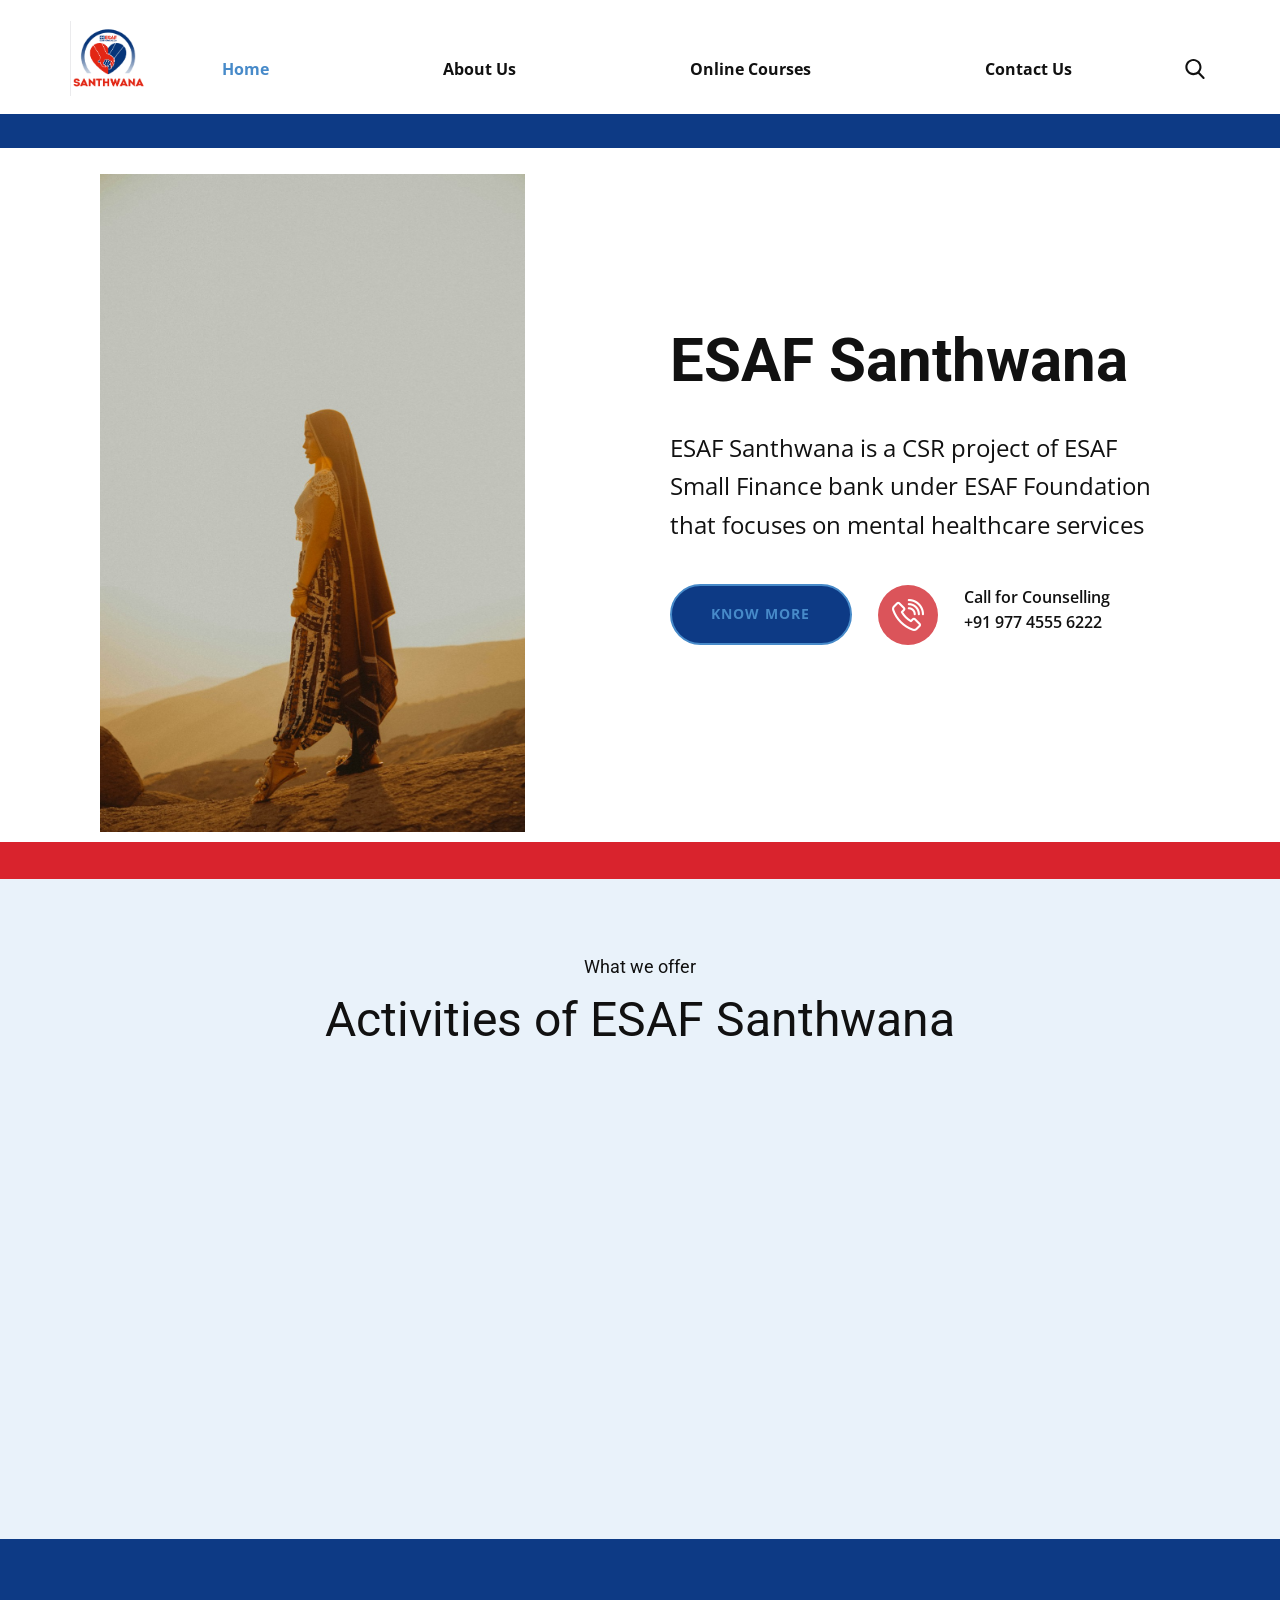
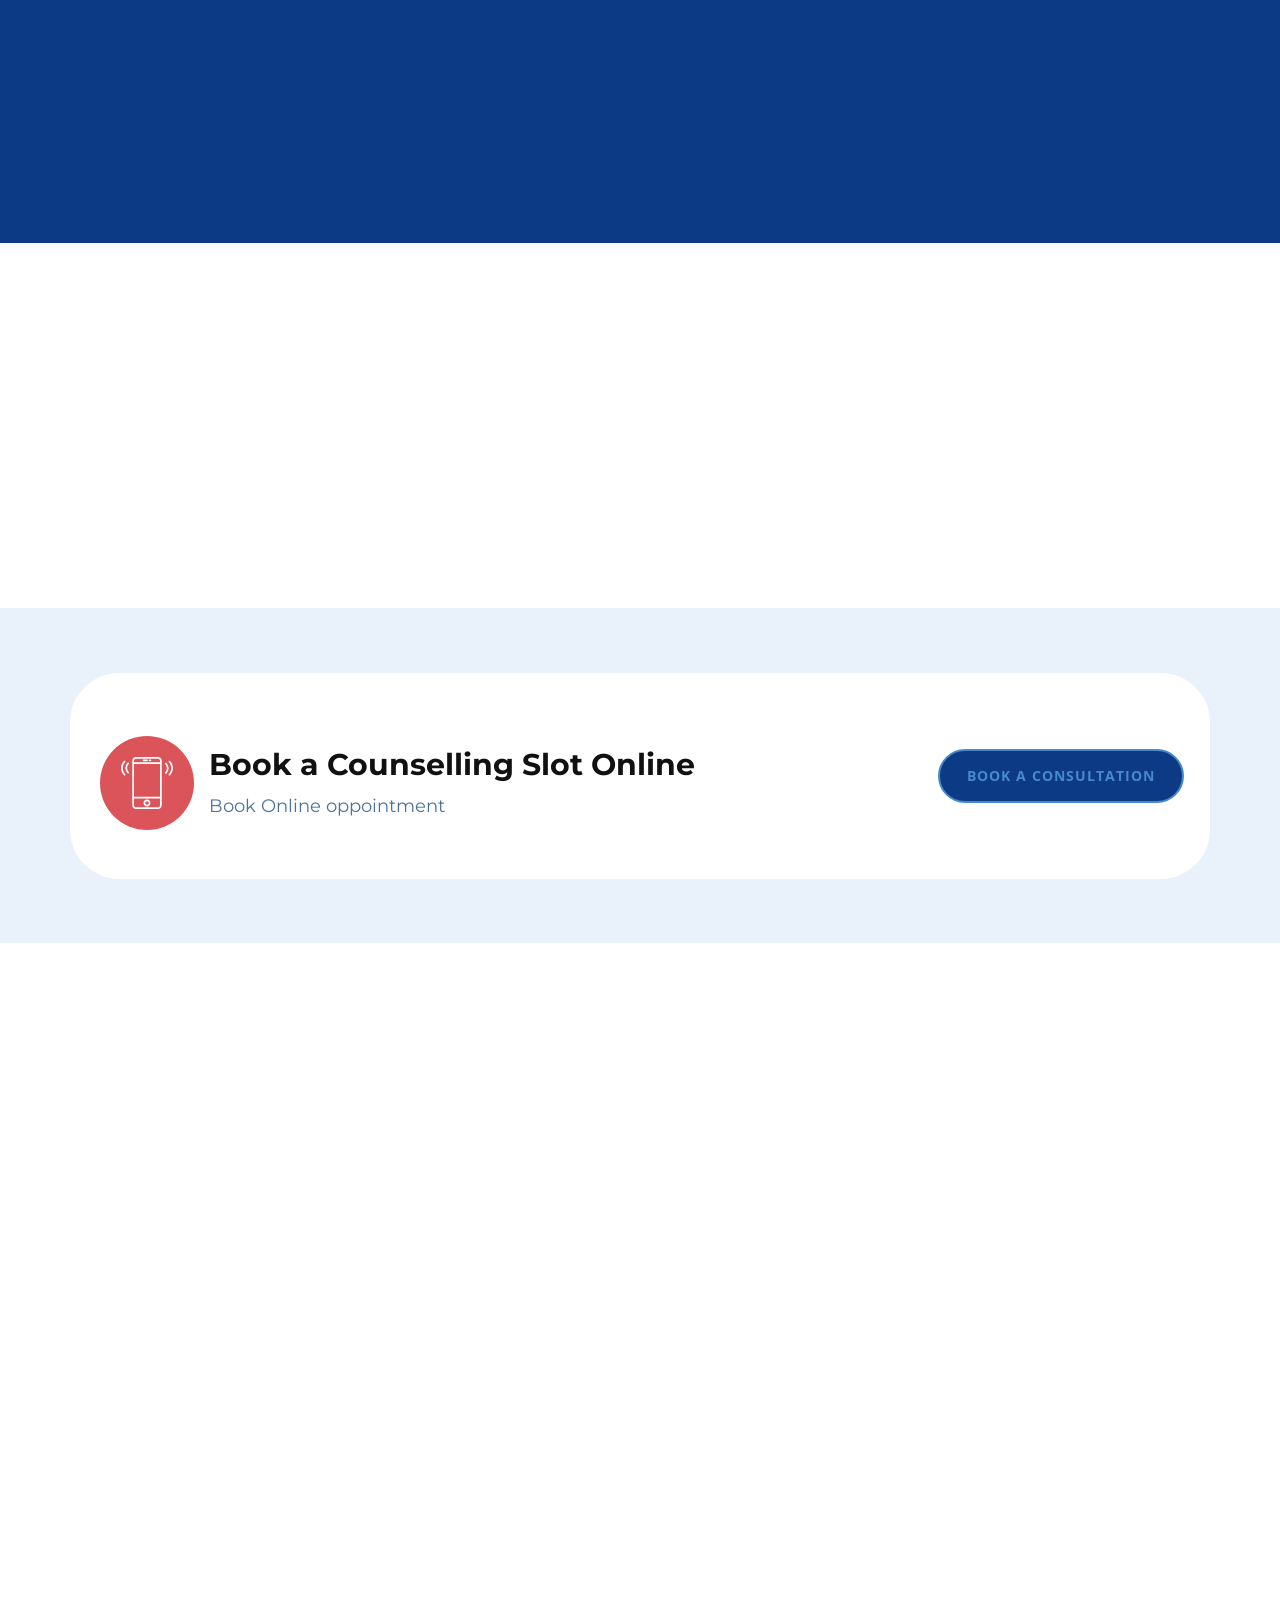
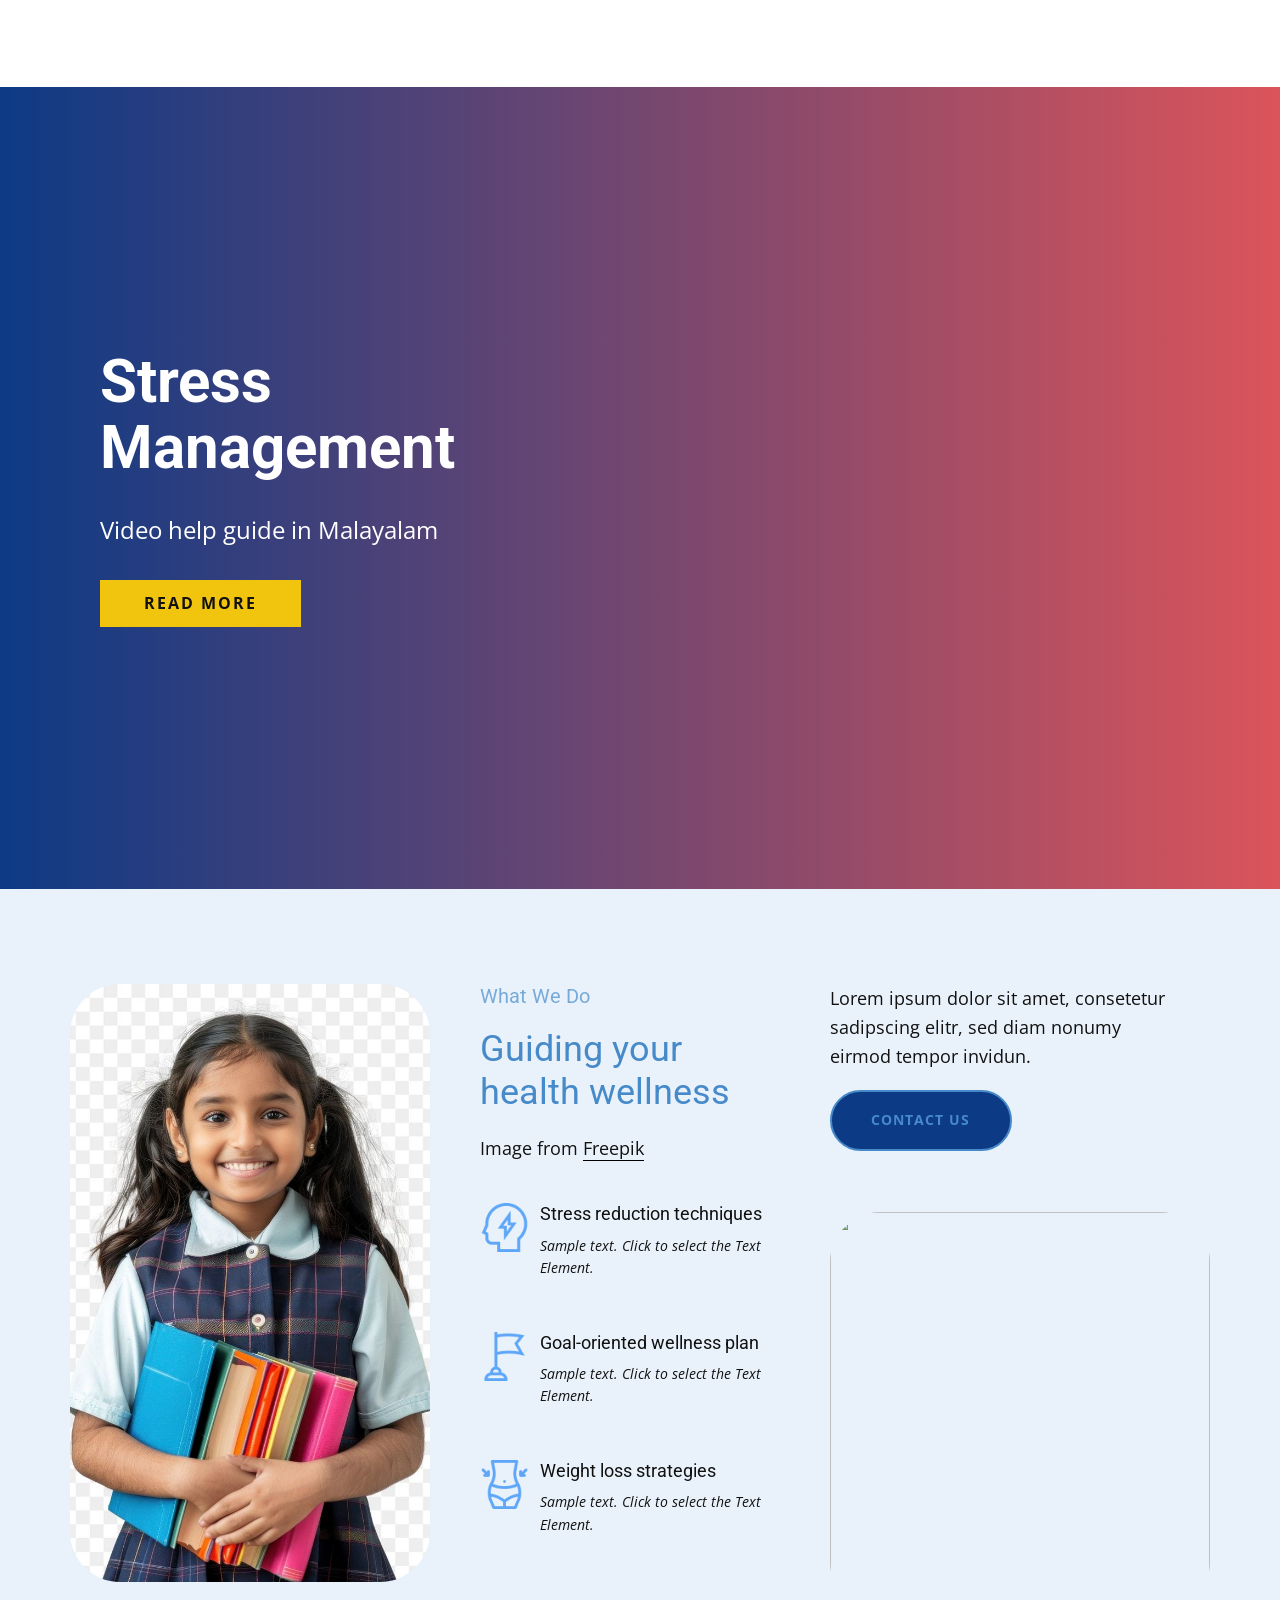
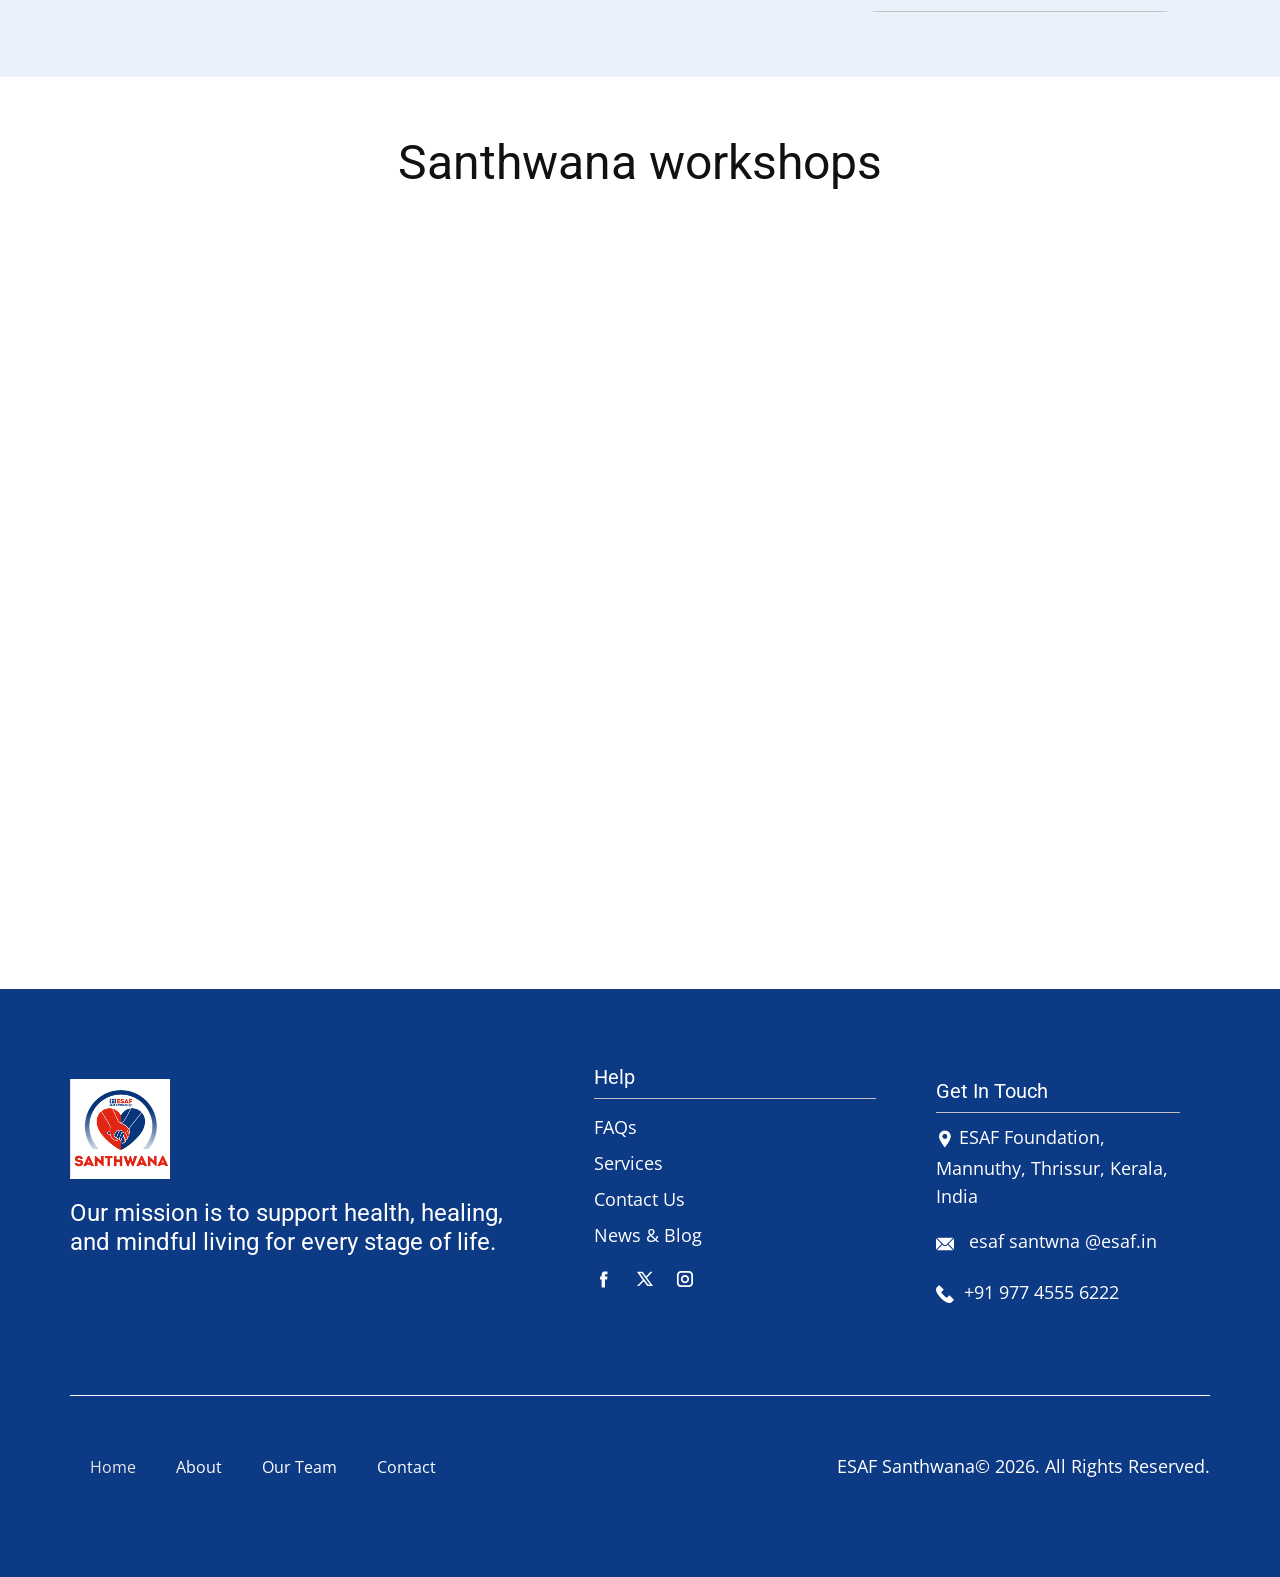
==== commit a4967ac0: "Update index.html" ====
--- a/index.html
+++ b/index.html
@@ -545,7 +545,6 @@
           </div>
         </div>
       </div></footer>
-    <section class="u-backlink u-clearfix u-grey-80"> This <a href="https://nicepage.com/html5-template">HTML5 Template</a> was created with Nicepage 
-    </section>
+
   
-</body></html>+</body></html>
